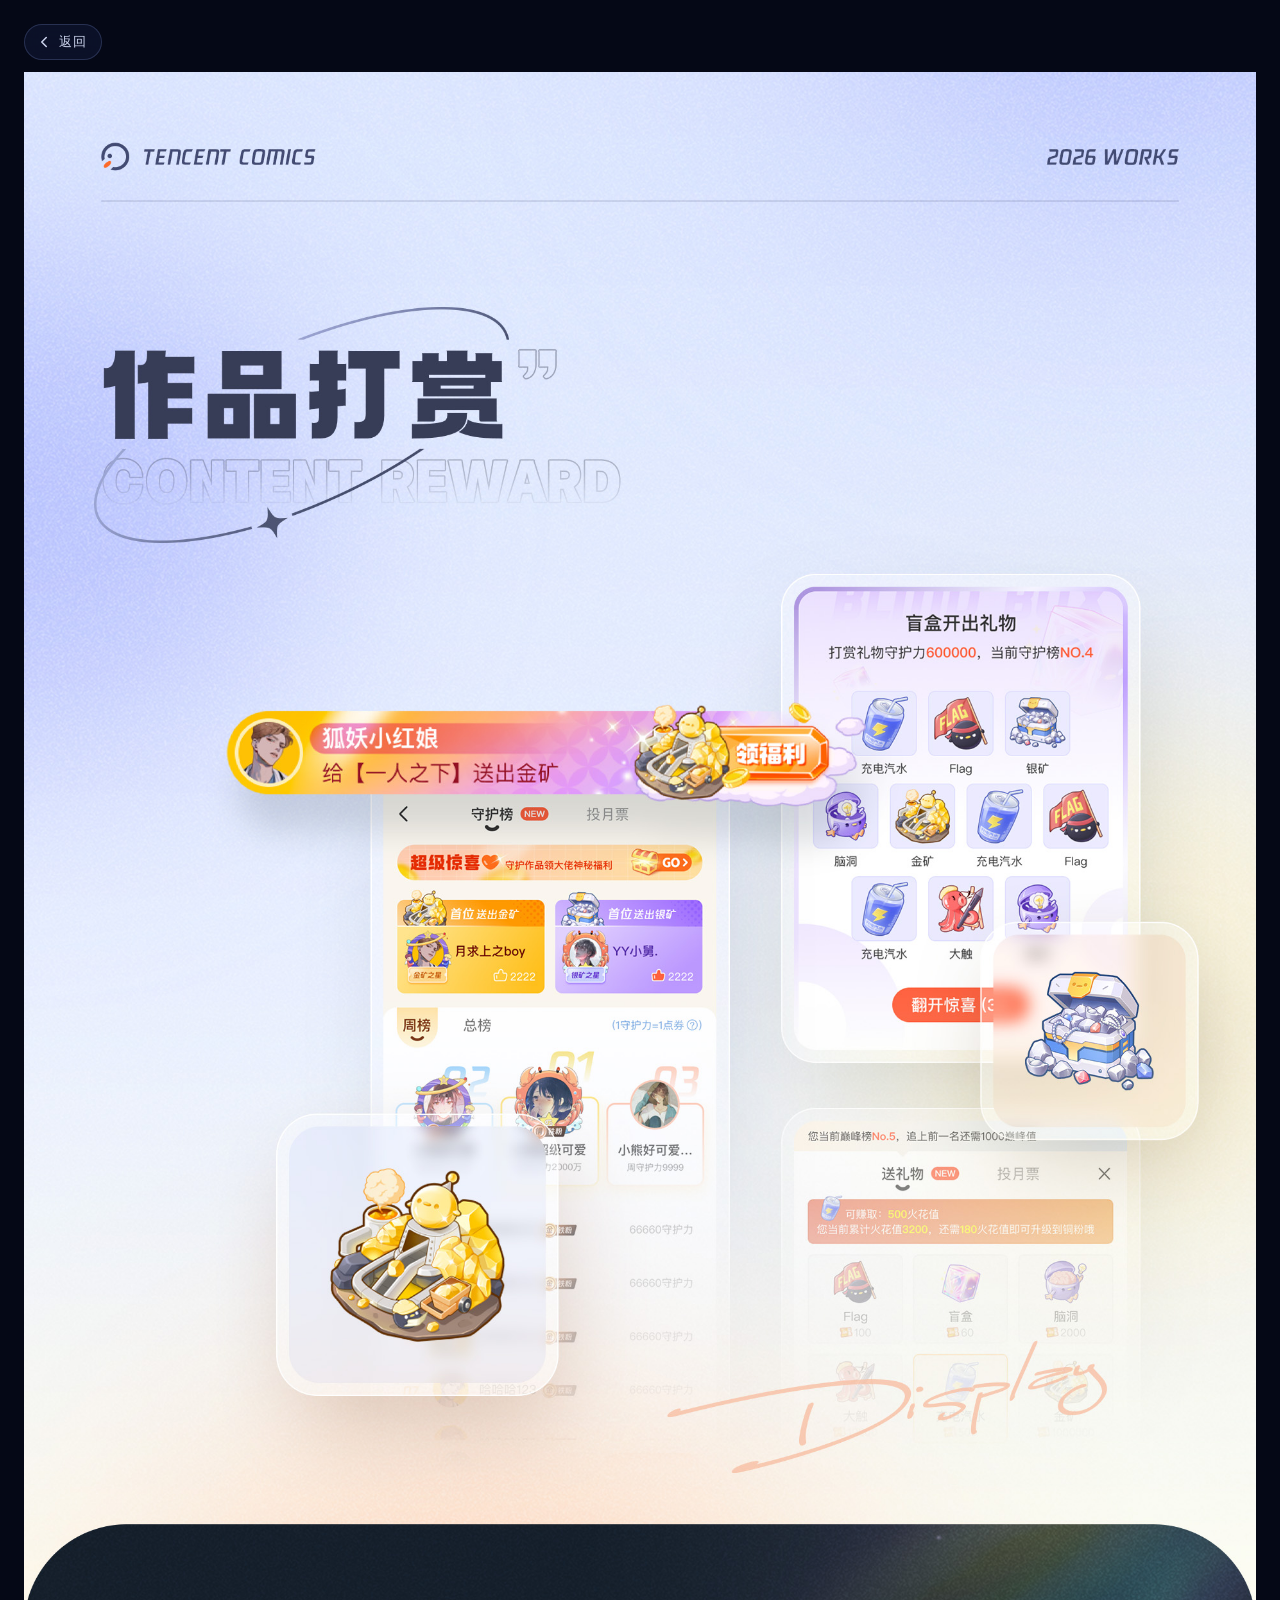
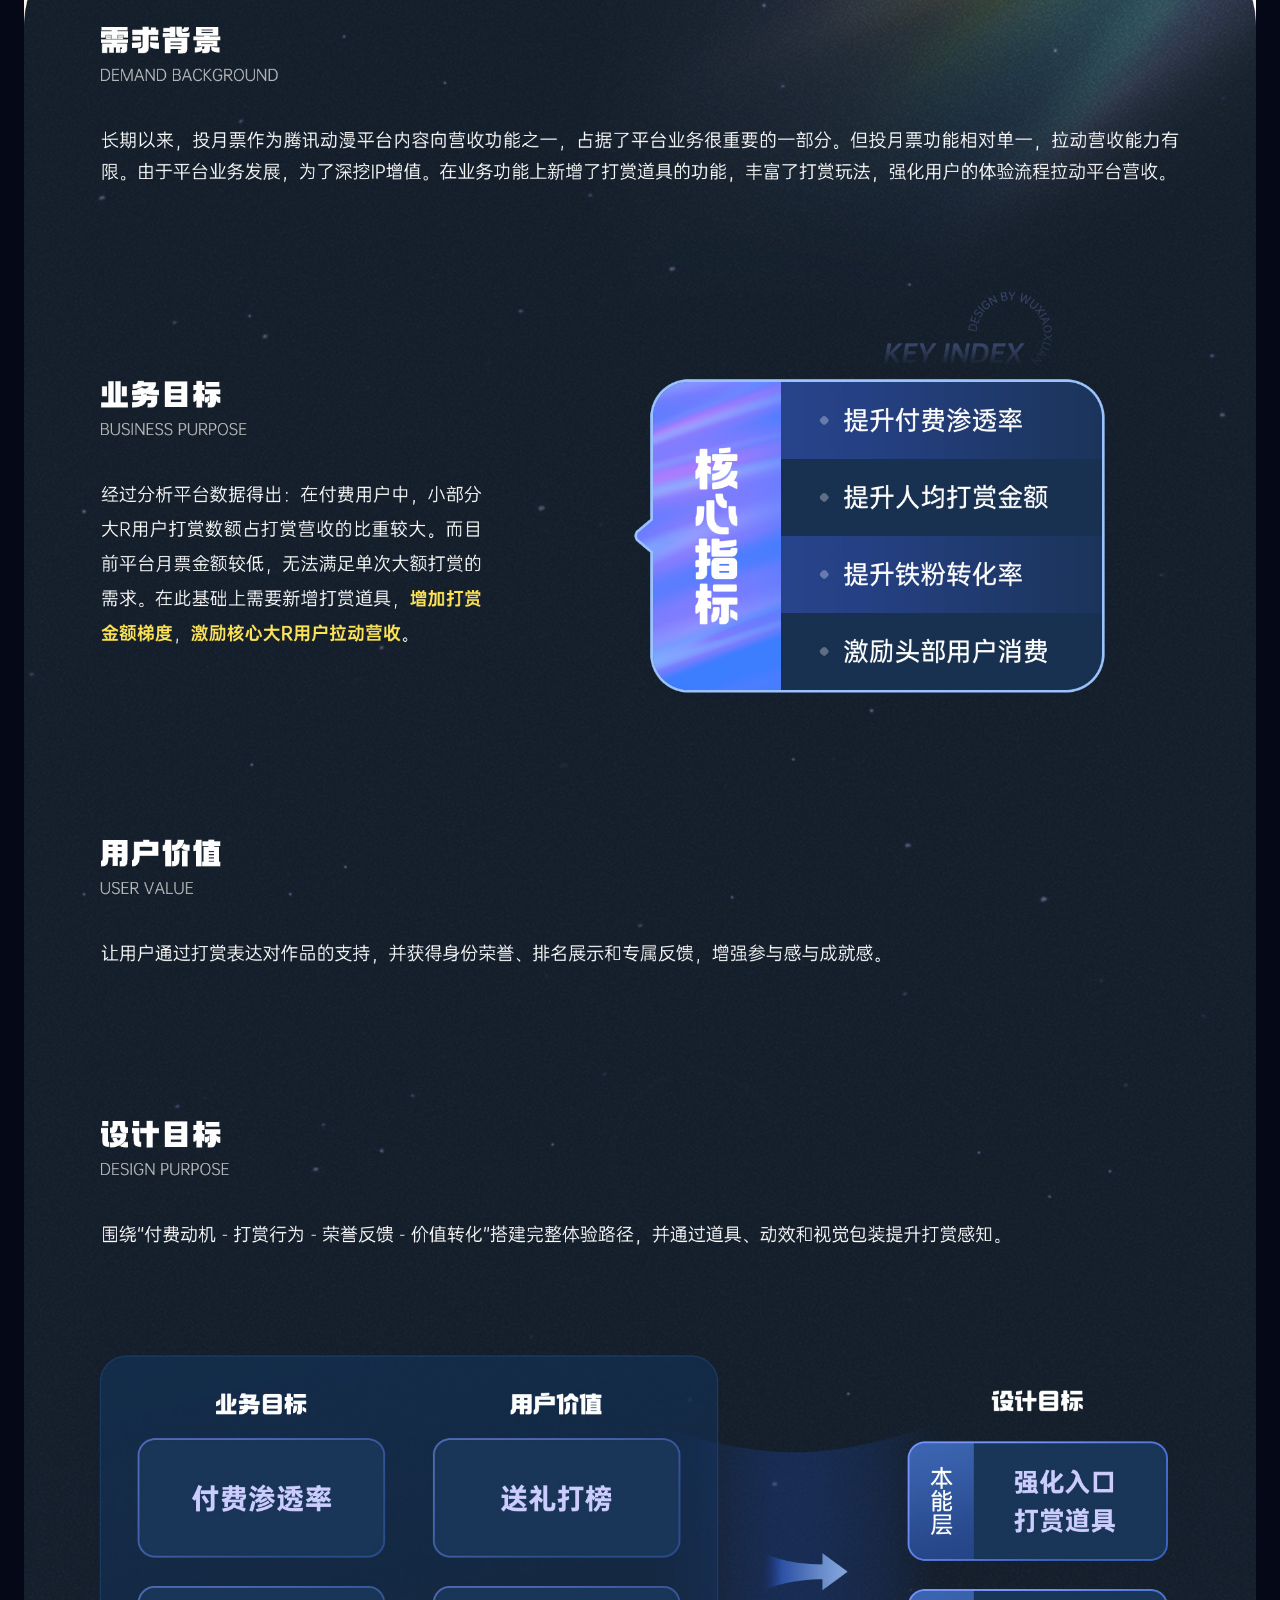
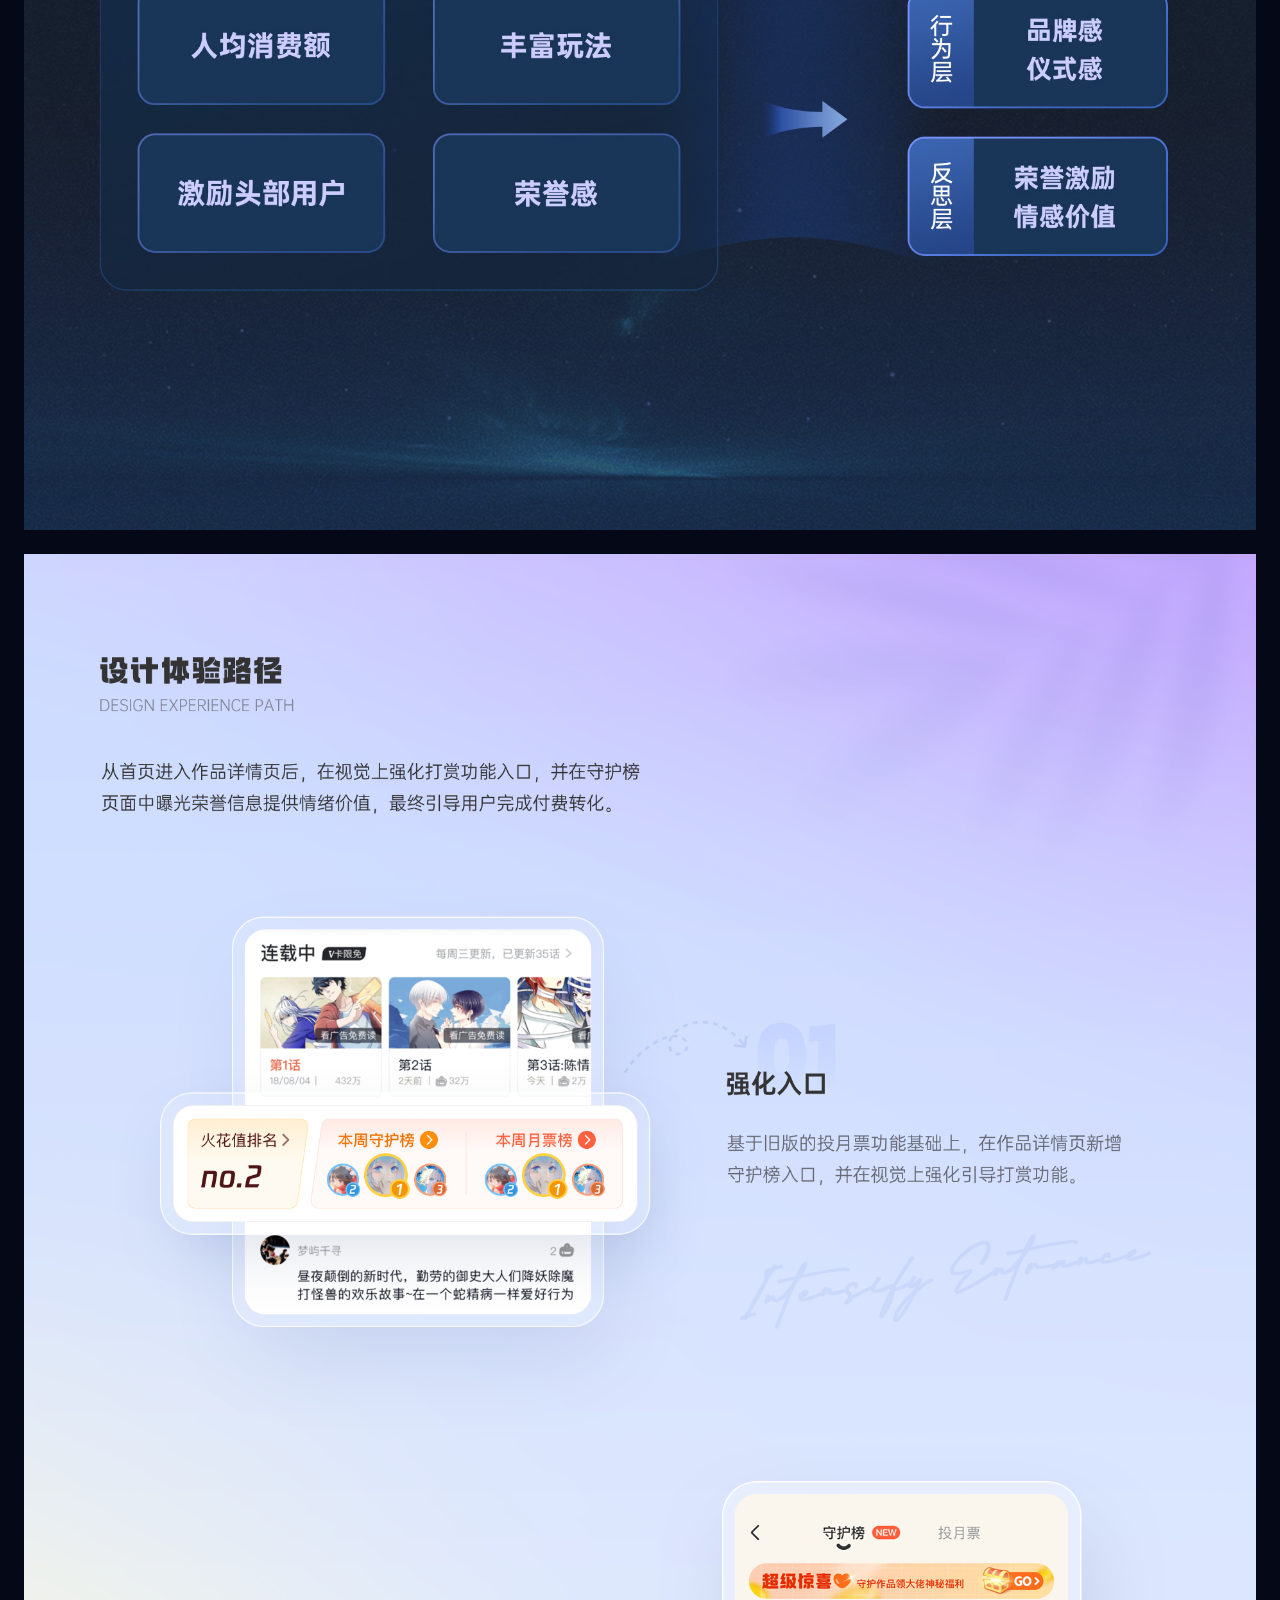
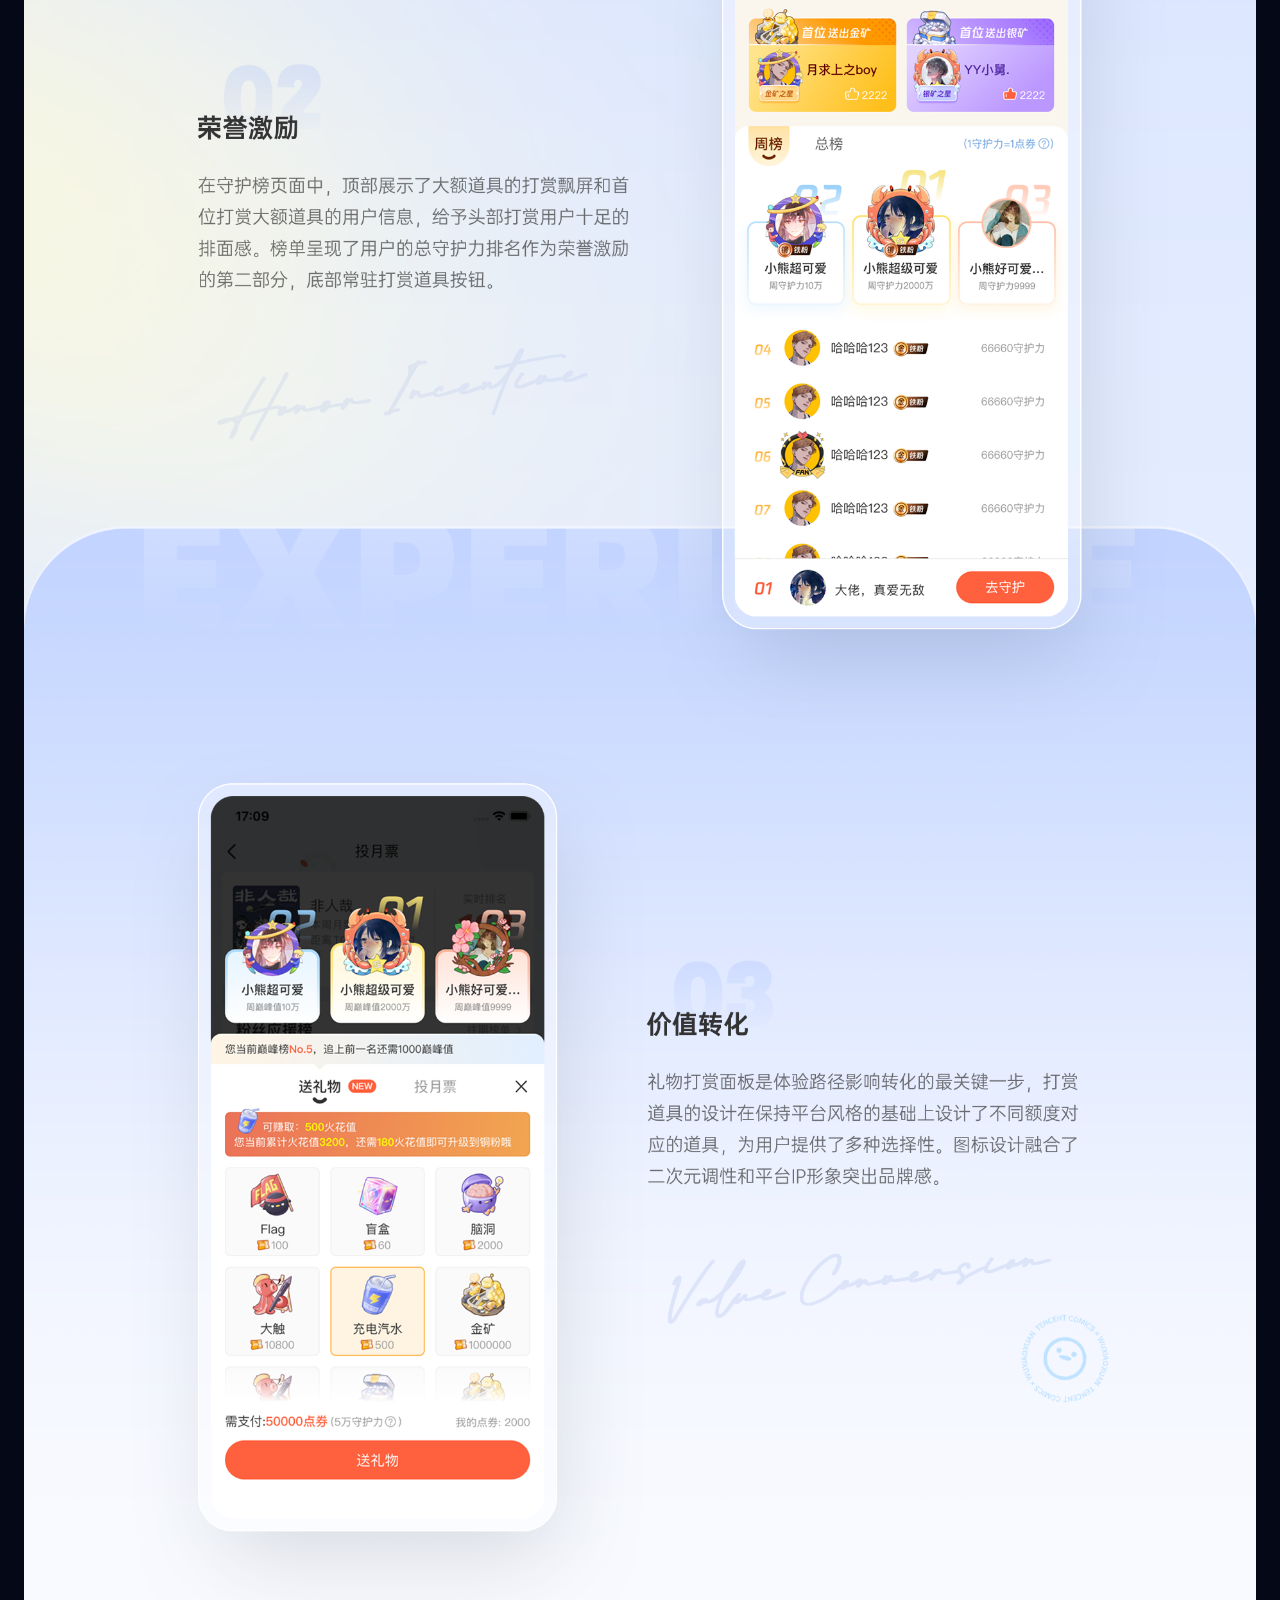
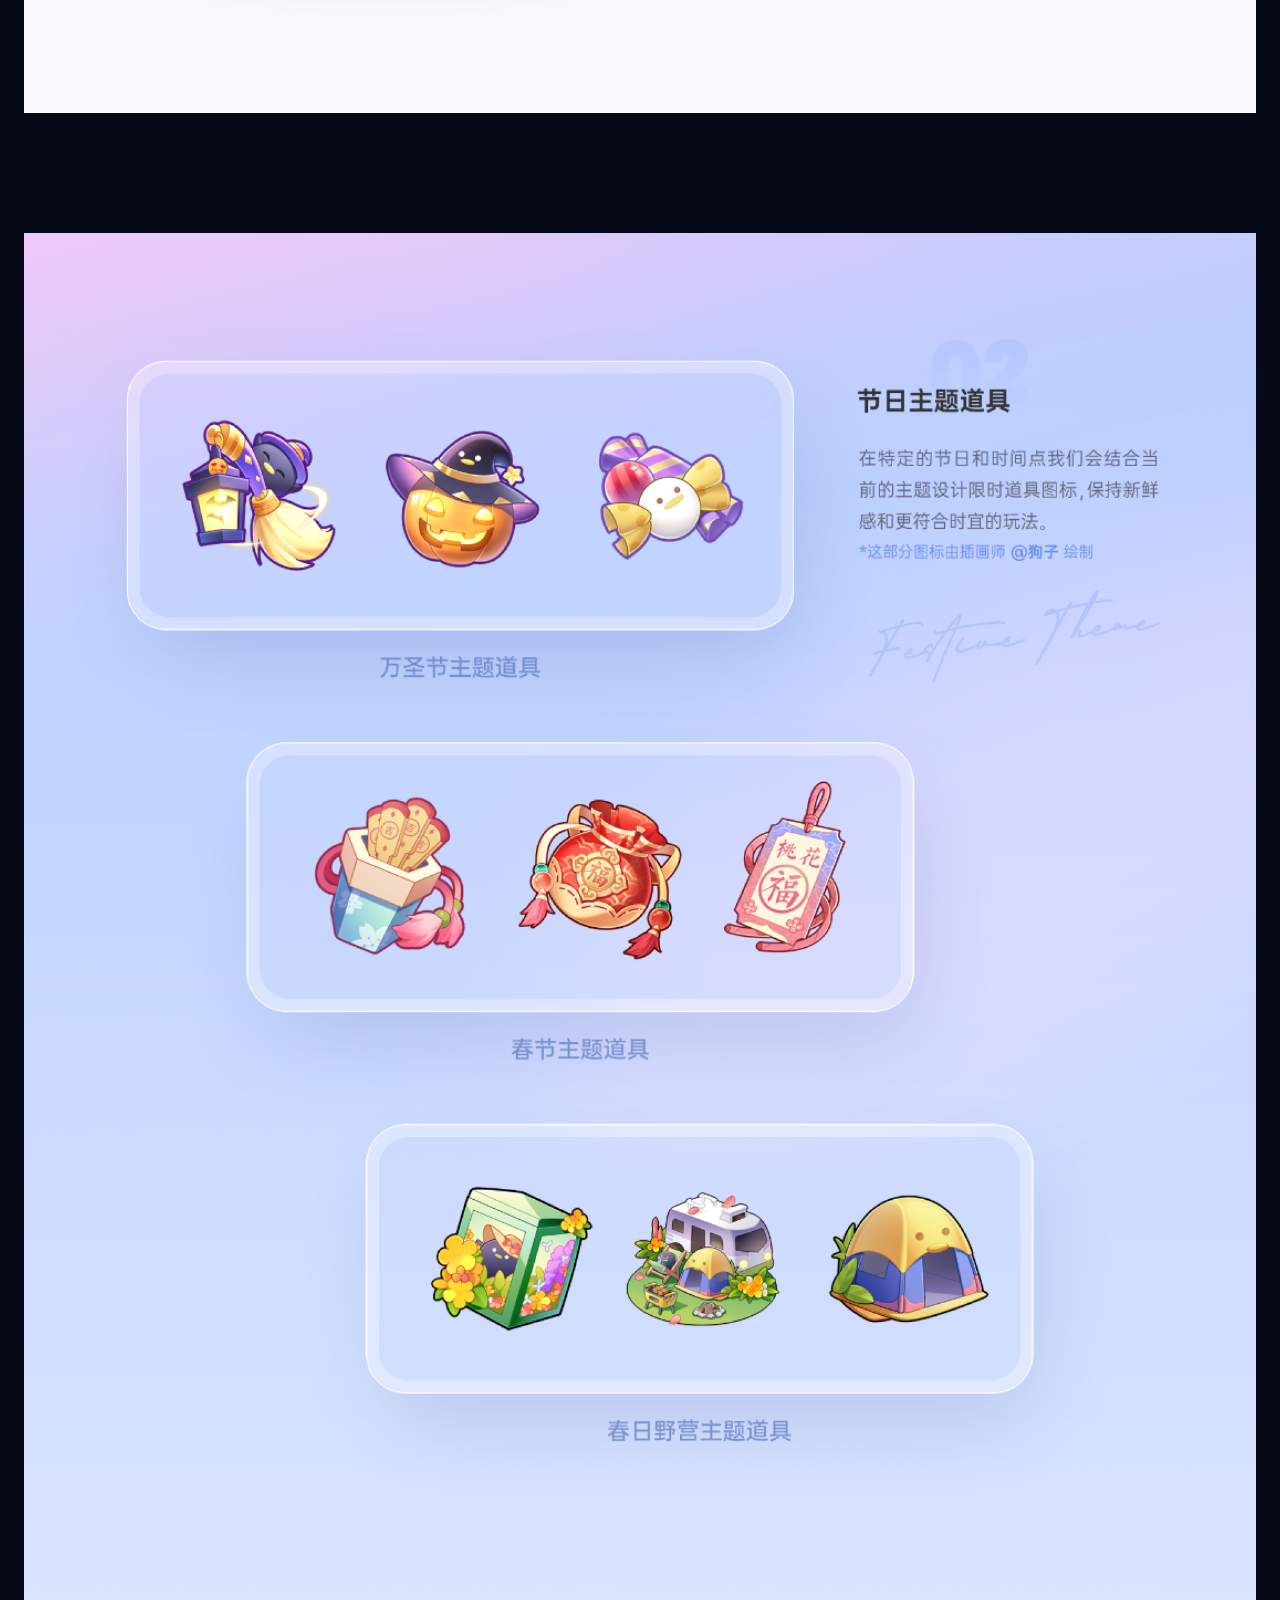
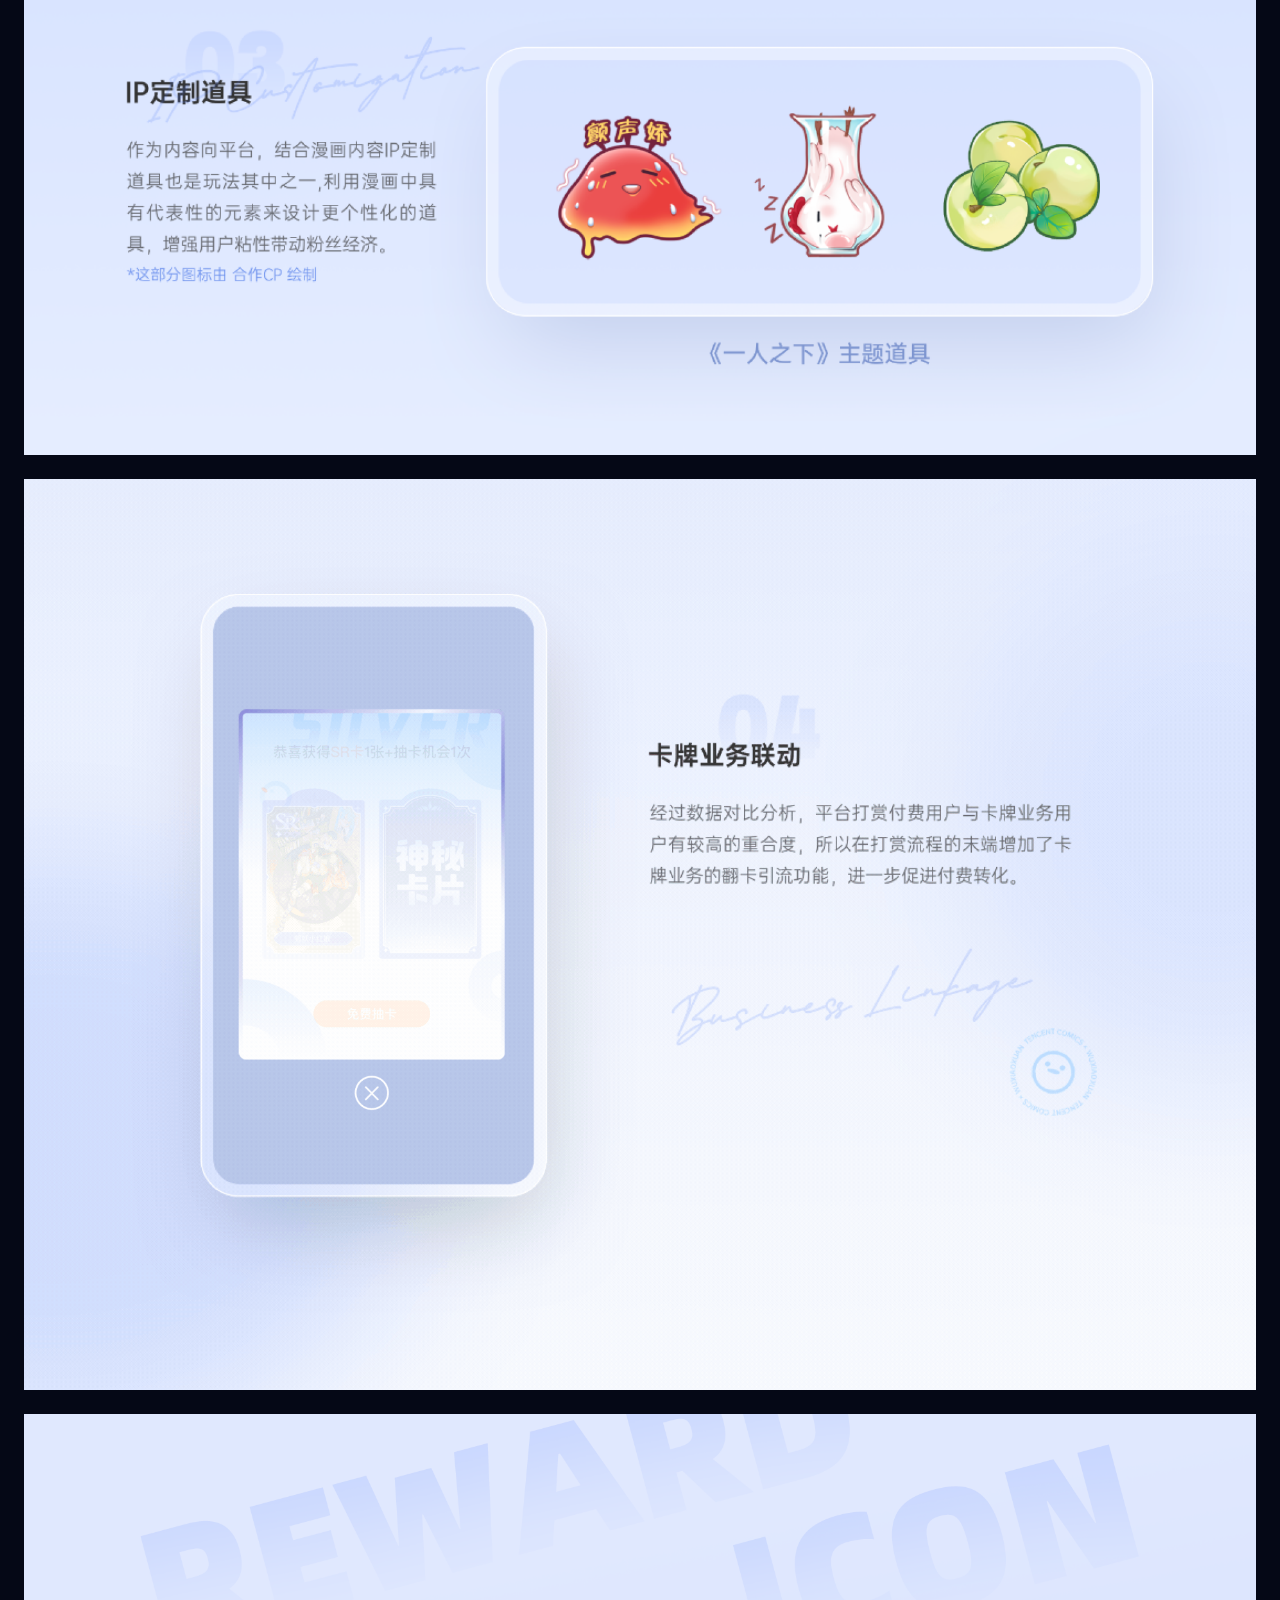
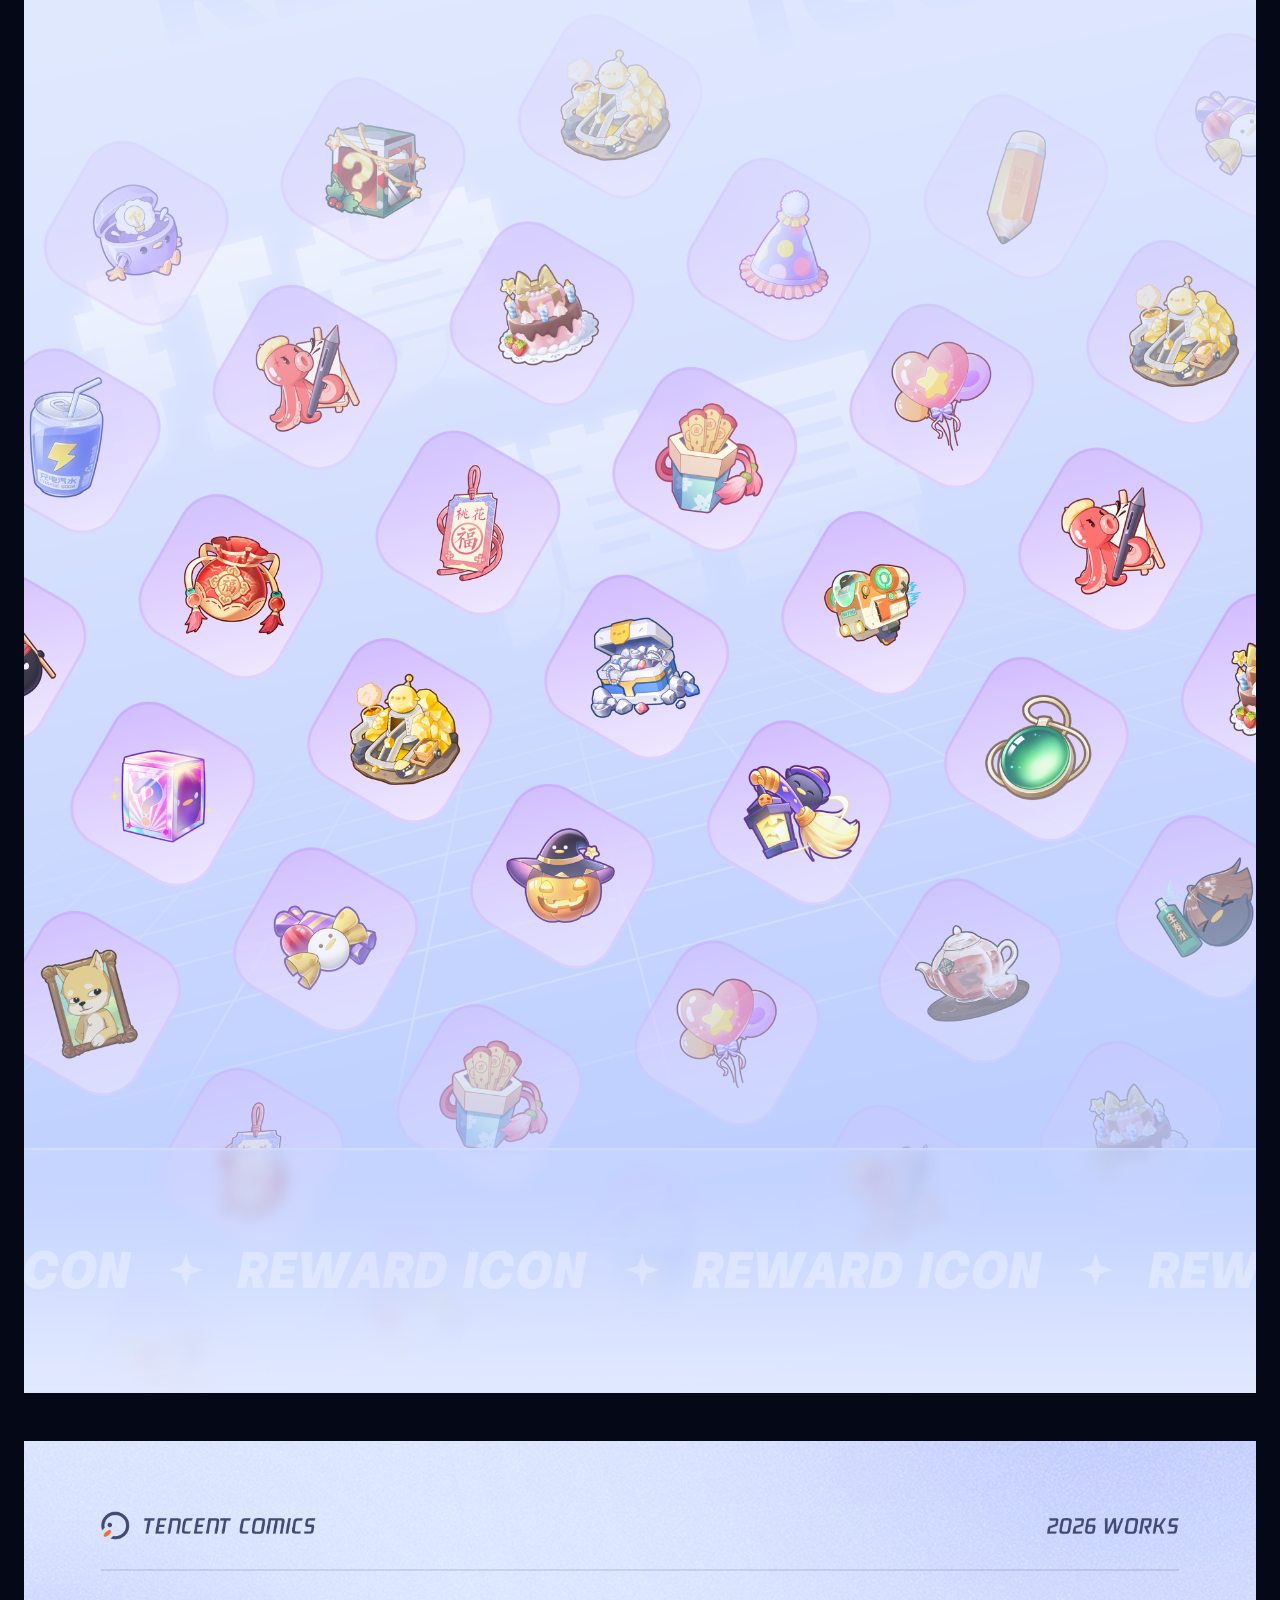
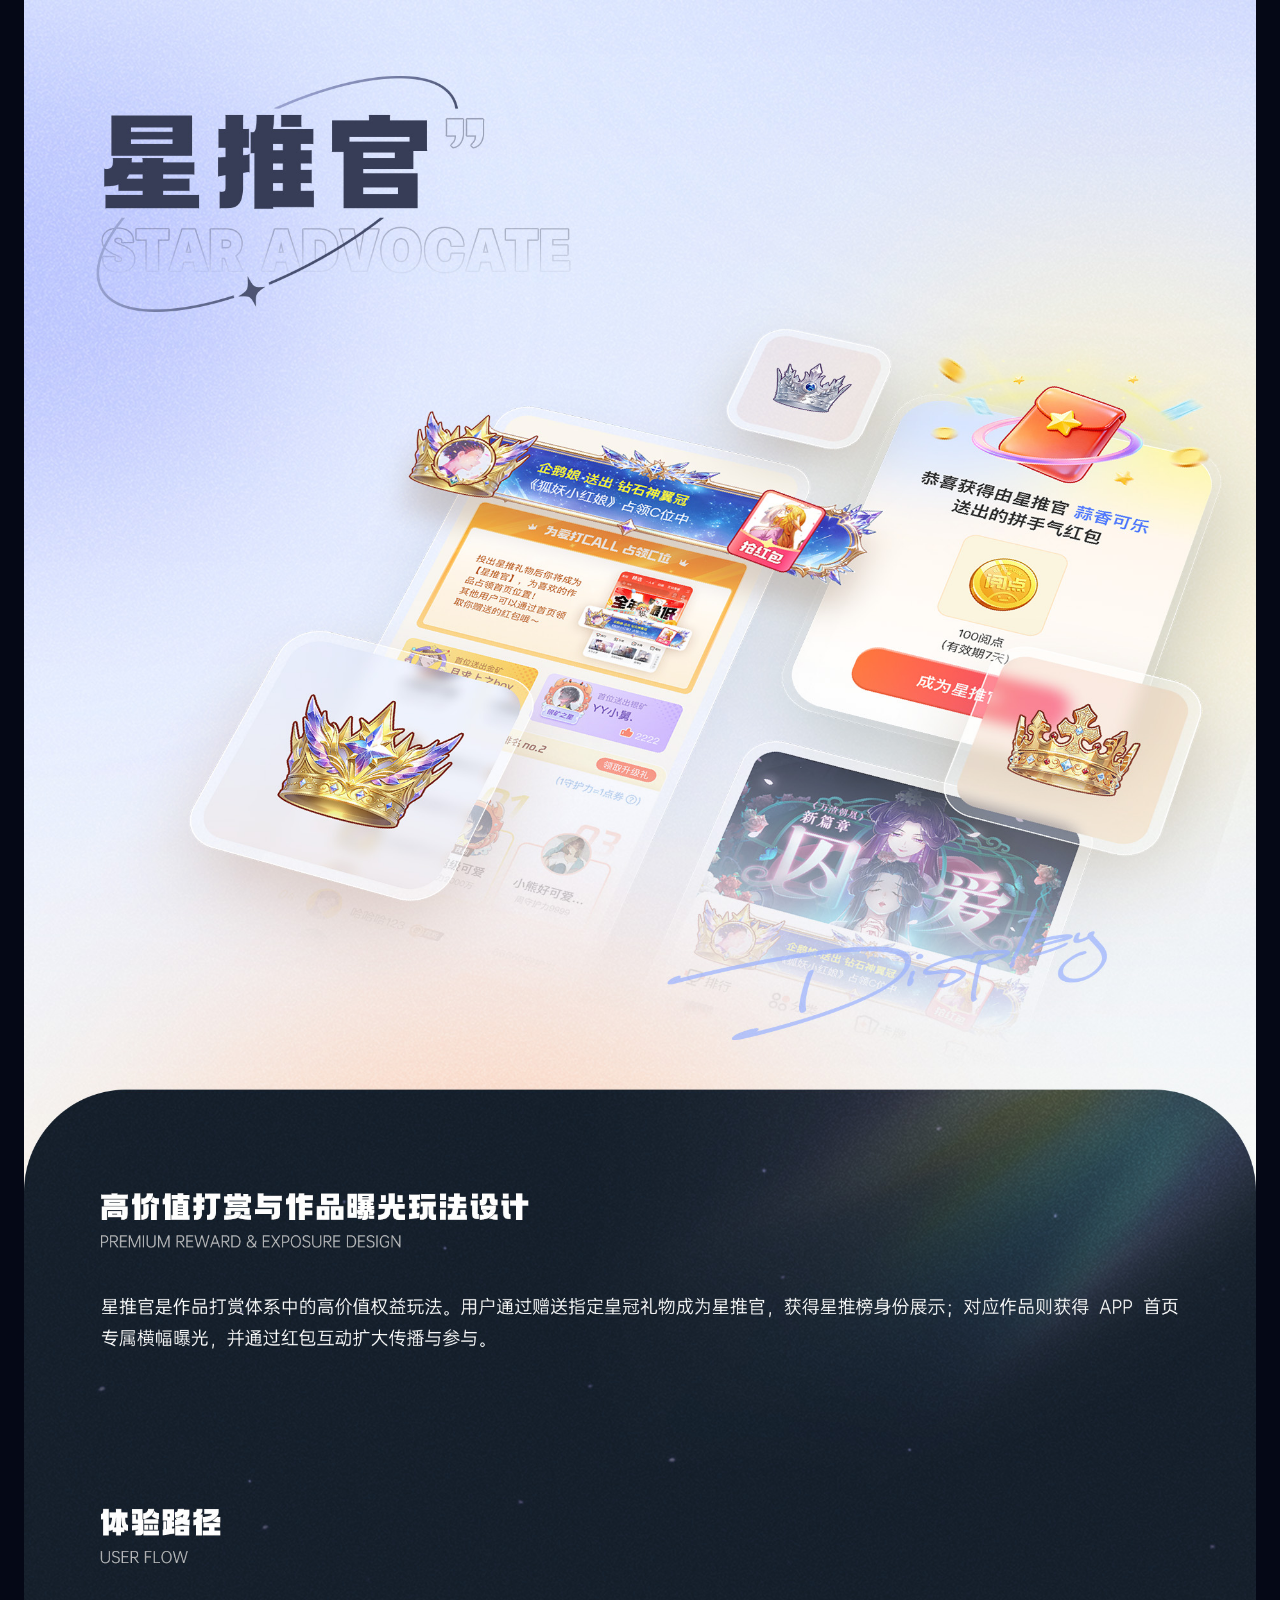
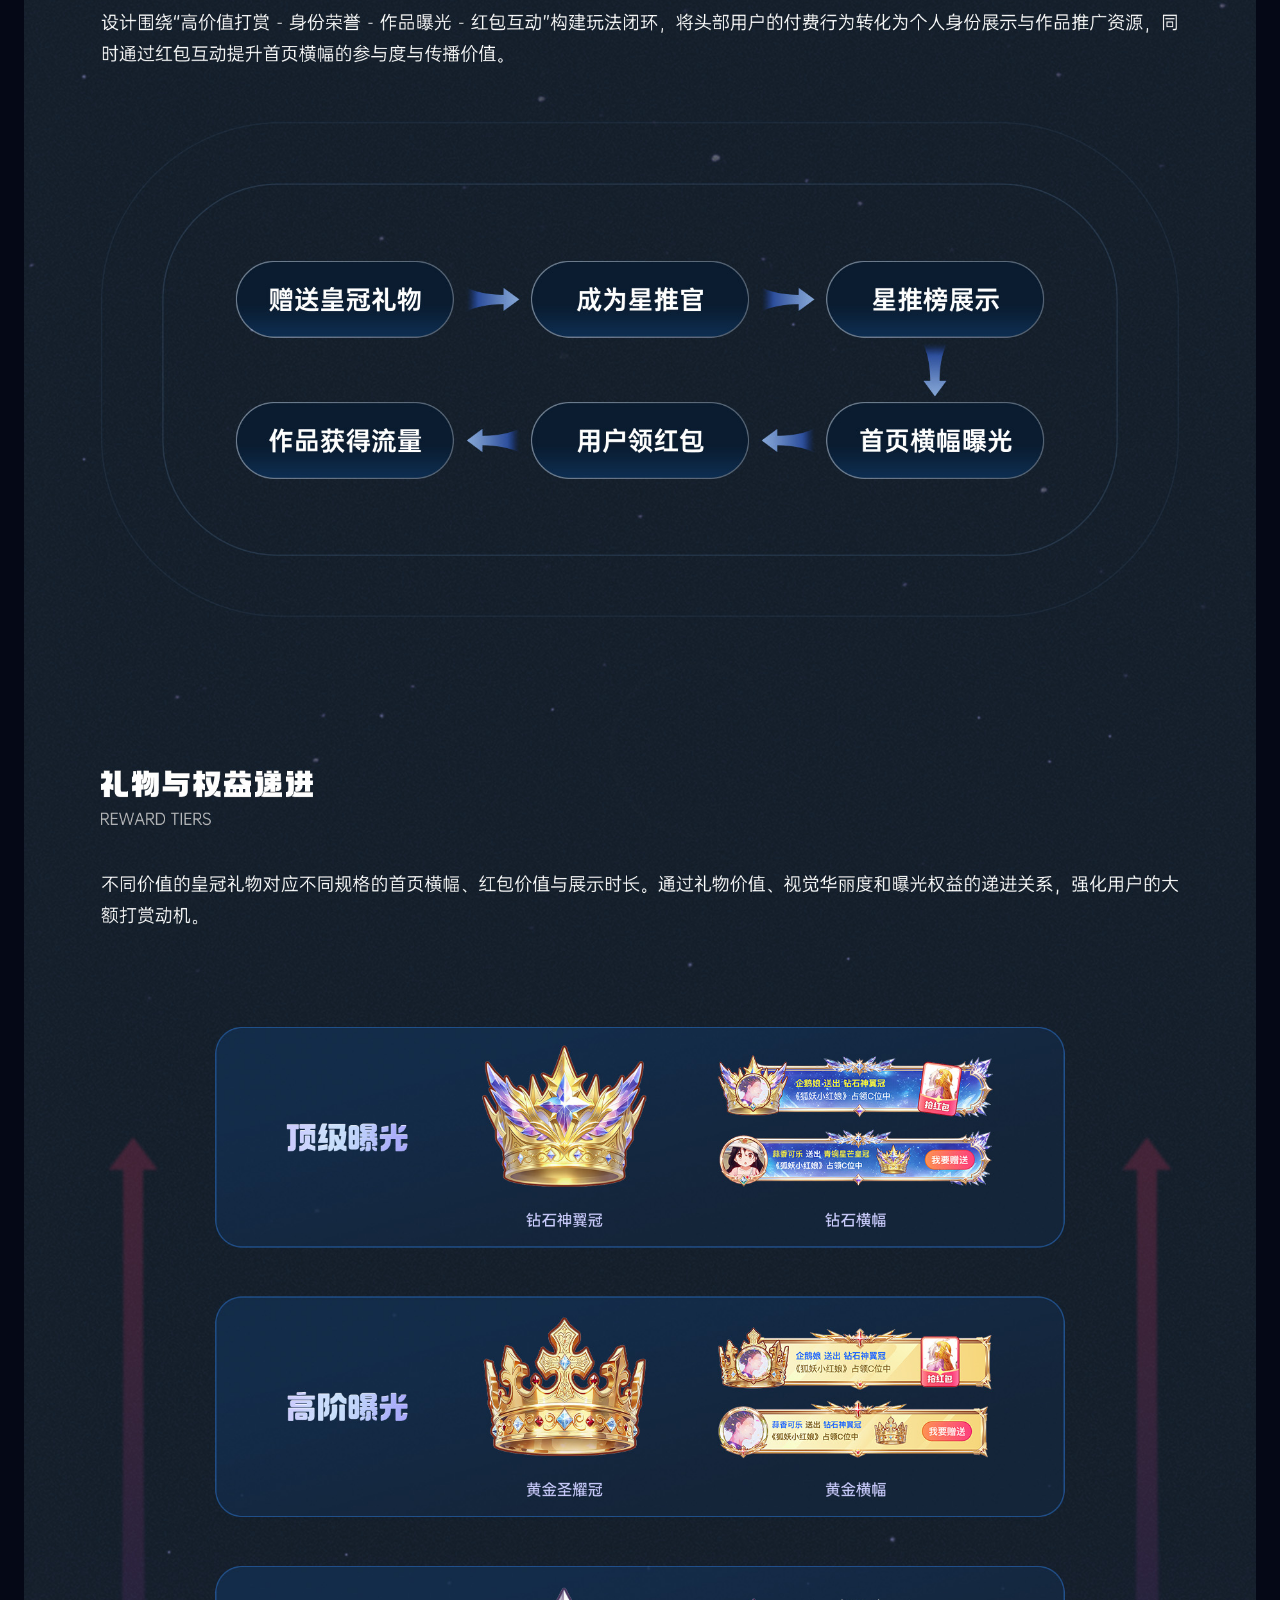
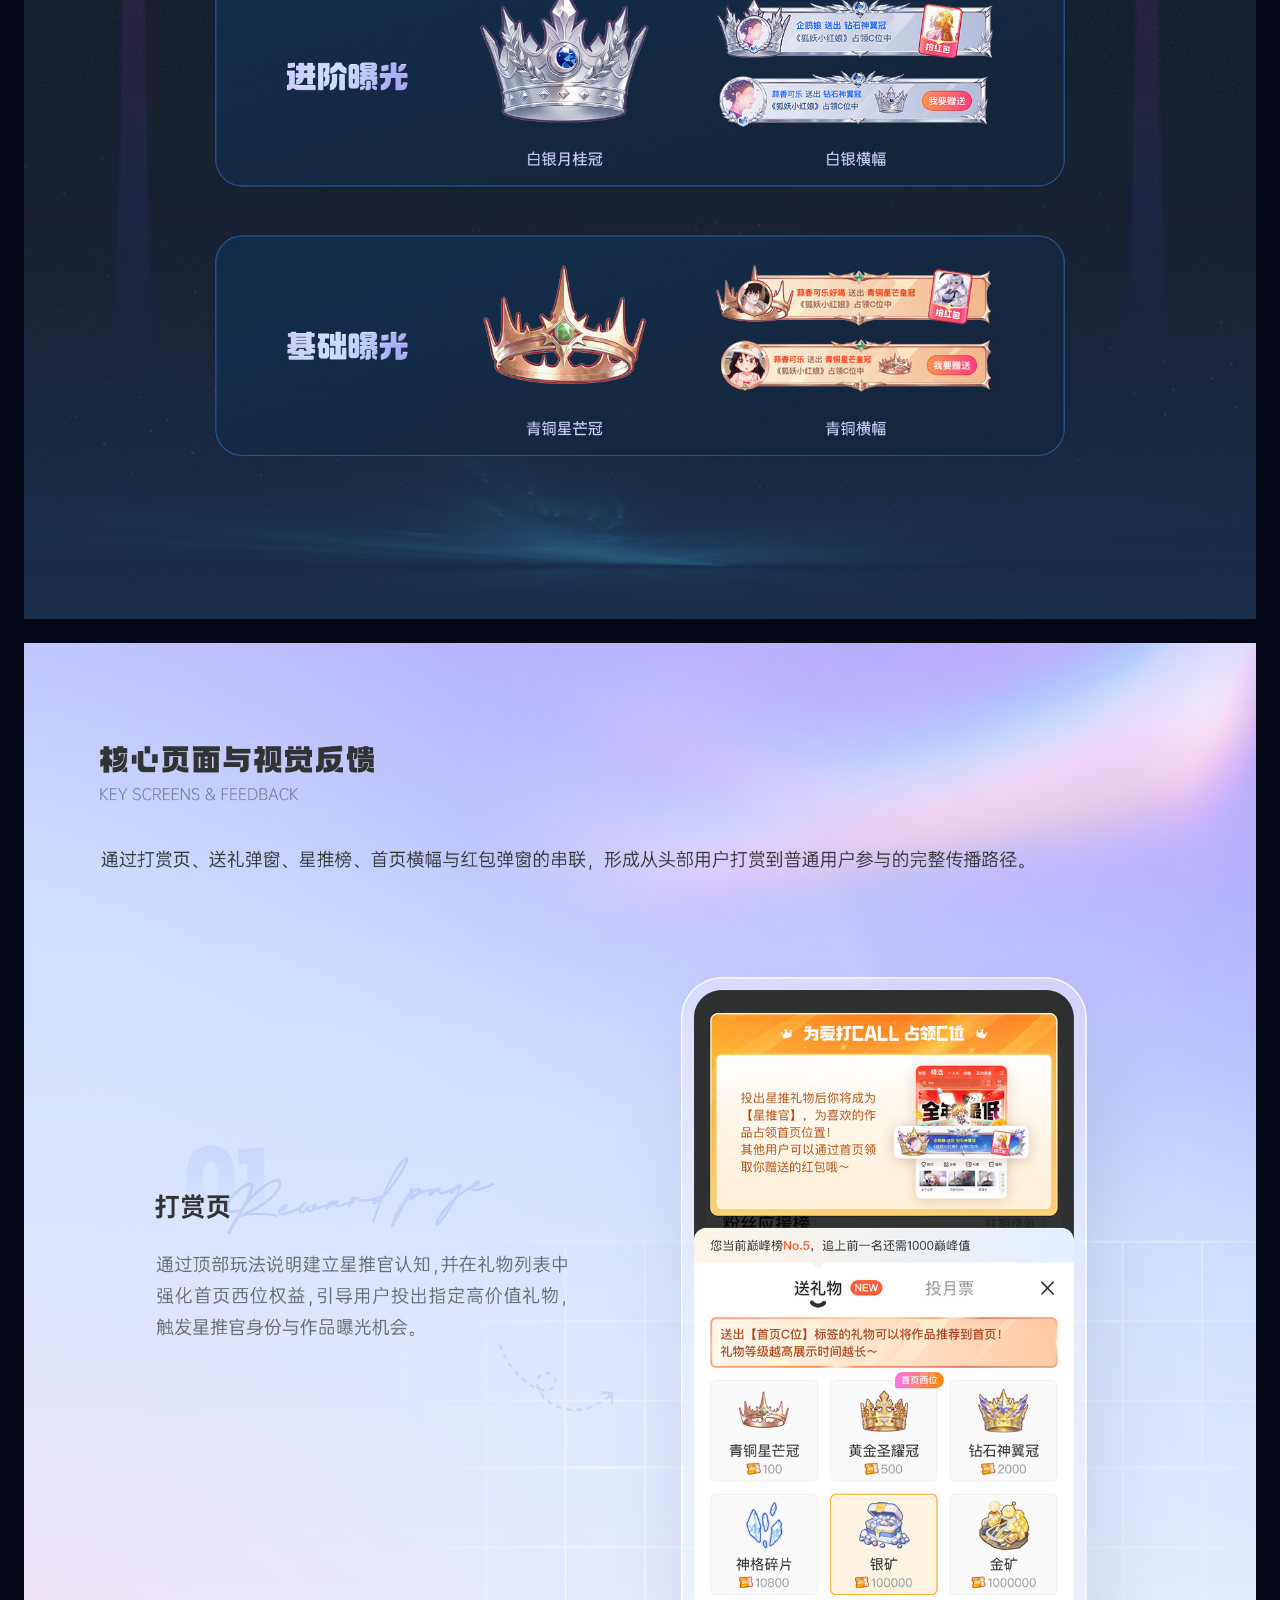
==== project-01.html @ 2d5ffeea "Initial commit: portfolio website" ====
<!DOCTYPE html>
<html lang="zh-CN"><head><meta charset="UTF-8"/><meta name="viewport" content="width=device-width,initial-scale=1.0"/><title>活动玩法设计 · 小炫</title>
<link rel="preconnect" href="https://fonts.googleapis.com"/><link rel="preconnect" href="https://fonts.gstatic.com" crossorigin/>
<link href="https://fonts.googleapis.com/css2?family=Inter:wght@400;500;600&display=swap" rel="stylesheet"/>
<link rel="stylesheet" href="project-detail.css"/></head><body>
<a href="./index.html" class="back-btn" aria-label="返回首页"><svg viewBox="0 0 24 24" width="18" height="18"><path d="M15 6l-6 6 6 6" fill="none" stroke="currentColor" stroke-width="2" stroke-linecap="round" stroke-linejoin="round"/></svg><span>返回</span></a>
<main class="image-stack" aria-label="活动玩法设计">
<img src="media/02/2-1.jpg" alt="" loading="lazy"/>
<img src="media/02/2-2.png" alt="" loading="lazy"/>
<img src="media/02/2-3.png" alt="" loading="lazy"/>
<img src="media/02/2-4.gif" alt="" loading="lazy"/>
<img src="media/02/2-5.gif" alt="" loading="lazy"/>
<img src="media/02/2-6.gif" alt="" loading="lazy"/>
<img src="media/02/2-7.png" alt="" loading="lazy"/>
<img src="media/02/2-8.gif" alt="" loading="lazy"/>
<img src="media/02/2-9.png" alt="" loading="lazy"/>
<img src="media/02/2-10.png" alt="" loading="lazy"/>
<img src="media/02/2-11.jpg" alt="" loading="lazy"/>
<img src="media/02/2-12.jpg" alt="" loading="lazy"/>
<img src="media/02/2-13.jpg" alt="" loading="lazy"/>
<img src="media/02/2-14.png" alt="" loading="lazy"/>
<img src="media/02/2-15.png" alt="" loading="lazy"/>
<img src="media/02/2-16.gif" alt="" loading="lazy"/>
<img src="media/02/2-17.png" alt="" loading="lazy"/>
<img src="media/02/2-18.gif" alt="" loading="lazy"/>
<img src="media/02/2-19.gif" alt="" loading="lazy"/>
<img src="media/02/2-20.gif" alt="" loading="lazy"/>
<img src="media/02/2-21.gif" alt="" loading="lazy"/>
<img src="media/02/2-22.png" alt="" loading="lazy"/>
<img src="media/02/2-23.png" alt="" loading="lazy"/>
</main>
<script>document.querySelectorAll(".detail-video").forEach(function(v){v.addEventListener("click",function(){if(v.paused){v.play();v.nextElementSibling.classList.add("is-hidden")}else{v.pause();v.nextElementSibling.classList.remove("is-hidden")}});v.addEventListener("ended",function(){v.nextElementSibling.classList.remove("is-hidden")});v.nextElementSibling.addEventListener("click",function(e){e.stopPropagation();v.play();this.classList.add("is-hidden")})});</script>
</body></html>
---- project-detail.css ----
/* ==========================================================================
   项目详情页
   - 左上角返回按钮
   - 图片 / 视频垂直堆叠（不拉伸，保持原始比例）
   - 视频点击播放
   ========================================================================== */

:root {
  --bg-page:  #050816;
  --font-en:  "Inter", "Helvetica Neue", system-ui, sans-serif;
  --ease-out: cubic-bezier(0.22, 1, 0.36, 1);
}

*,
*::before,
*::after { box-sizing: border-box; }

html, body {
  margin: 0;
  padding: 0;
  background: var(--bg-page);
}

body {
  font-family: var(--font-en);
  color: #f1f4ff;
  -webkit-font-smoothing: antialiased;
  -moz-osx-font-smoothing: grayscale;
}

a { color: inherit; text-decoration: none; }

/* ---------- 左上角返回按钮 ---------- */
.back-btn {
  position: fixed;
  top: 24px;
  left: 24px;
  z-index: 100;
  display: inline-flex;
  align-items: center;
  gap: 6px;
  padding: 8px 14px 8px 10px;
  background: rgba(15, 22, 48, 0.72);
  backdrop-filter: blur(10px);
  -webkit-backdrop-filter: blur(10px);
  border: 1px solid rgba(140, 165, 230, 0.22);
  border-radius: 999px;
  font-size: 13px;
  letter-spacing: 0.06em;
  color: #cdd5ee;
  transition: all 0.35s var(--ease-out);
}

.back-btn:hover {
  background: rgba(28, 38, 78, 0.85);
  border-color: rgba(160, 185, 245, 0.45);
  color: #fff;
  transform: translateX(-2px);
}

/* ---------- 图片 / 视频堆叠 ---------- */
.image-stack {
  display: flex;
  flex-direction: column;
  align-items: center;
  width: 100%;
  padding: 72px 24px 80px;
}

/* 图片：保持原尺寸，不缩放不拉伸 */
.image-stack img {
  display: block;
  max-width: min(1440px, calc(100vw - 48px));
  width: auto;
  height: auto;
  margin: 0 auto;
}

.image-stack img + img,
.image-stack img + .media-video-item,
.image-stack .media-video-item + img,
.image-stack .media-video-item + .media-video-item {
  margin-top: 24px;
}

/* ---------- 视频 ---------- */
.media-video-item {
  position: relative;
  max-width: min(1440px, calc(100vw - 48px));
  width: 100%;
  cursor: pointer;
}

.detail-video {
  display: block;
  width: 100%;
  height: auto;
  border-radius: 4px;
}

/* 播放按钮：居中覆盖在视频上 */
.play-overlay {
  position: absolute;
  inset: 0;
  display: flex;
  align-items: center;
  justify-content: center;
  background: transparent;
  border: none;
  cursor: pointer;
  outline: none;
  transition: opacity 0.3s var(--ease-out);
}

.play-overlay:hover svg circle {
  fill: rgba(0,0,0,0.75);
}

.play-overlay svg {
  filter: drop-shadow(0 2px 8px rgba(0,0,0,0.4));
  pointer-events: none;
}

.play-overlay.is-hidden {
  opacity: 0;
  pointer-events: none;
}

/* ---------- 响应式 ---------- */
@media (max-width: 768px) {
  .back-btn {
    top: 14px;
    left: 14px;
    padding: 7px 12px 7px 9px;
    font-size: 12px;
  }
  .image-stack {
    padding: 56px 12px 60px;
  }
  .image-stack img {
    max-width: calc(100vw - 24px);
  }
  .media-video-item {
    max-width: calc(100vw - 24px);
  }
  .image-stack img + img,
  .image-stack img + .media-video-item,
  .image-stack .media-video-item + img,
  .image-stack .media-video-item + .media-video-item {
    margin-top: 14px;
  }
}
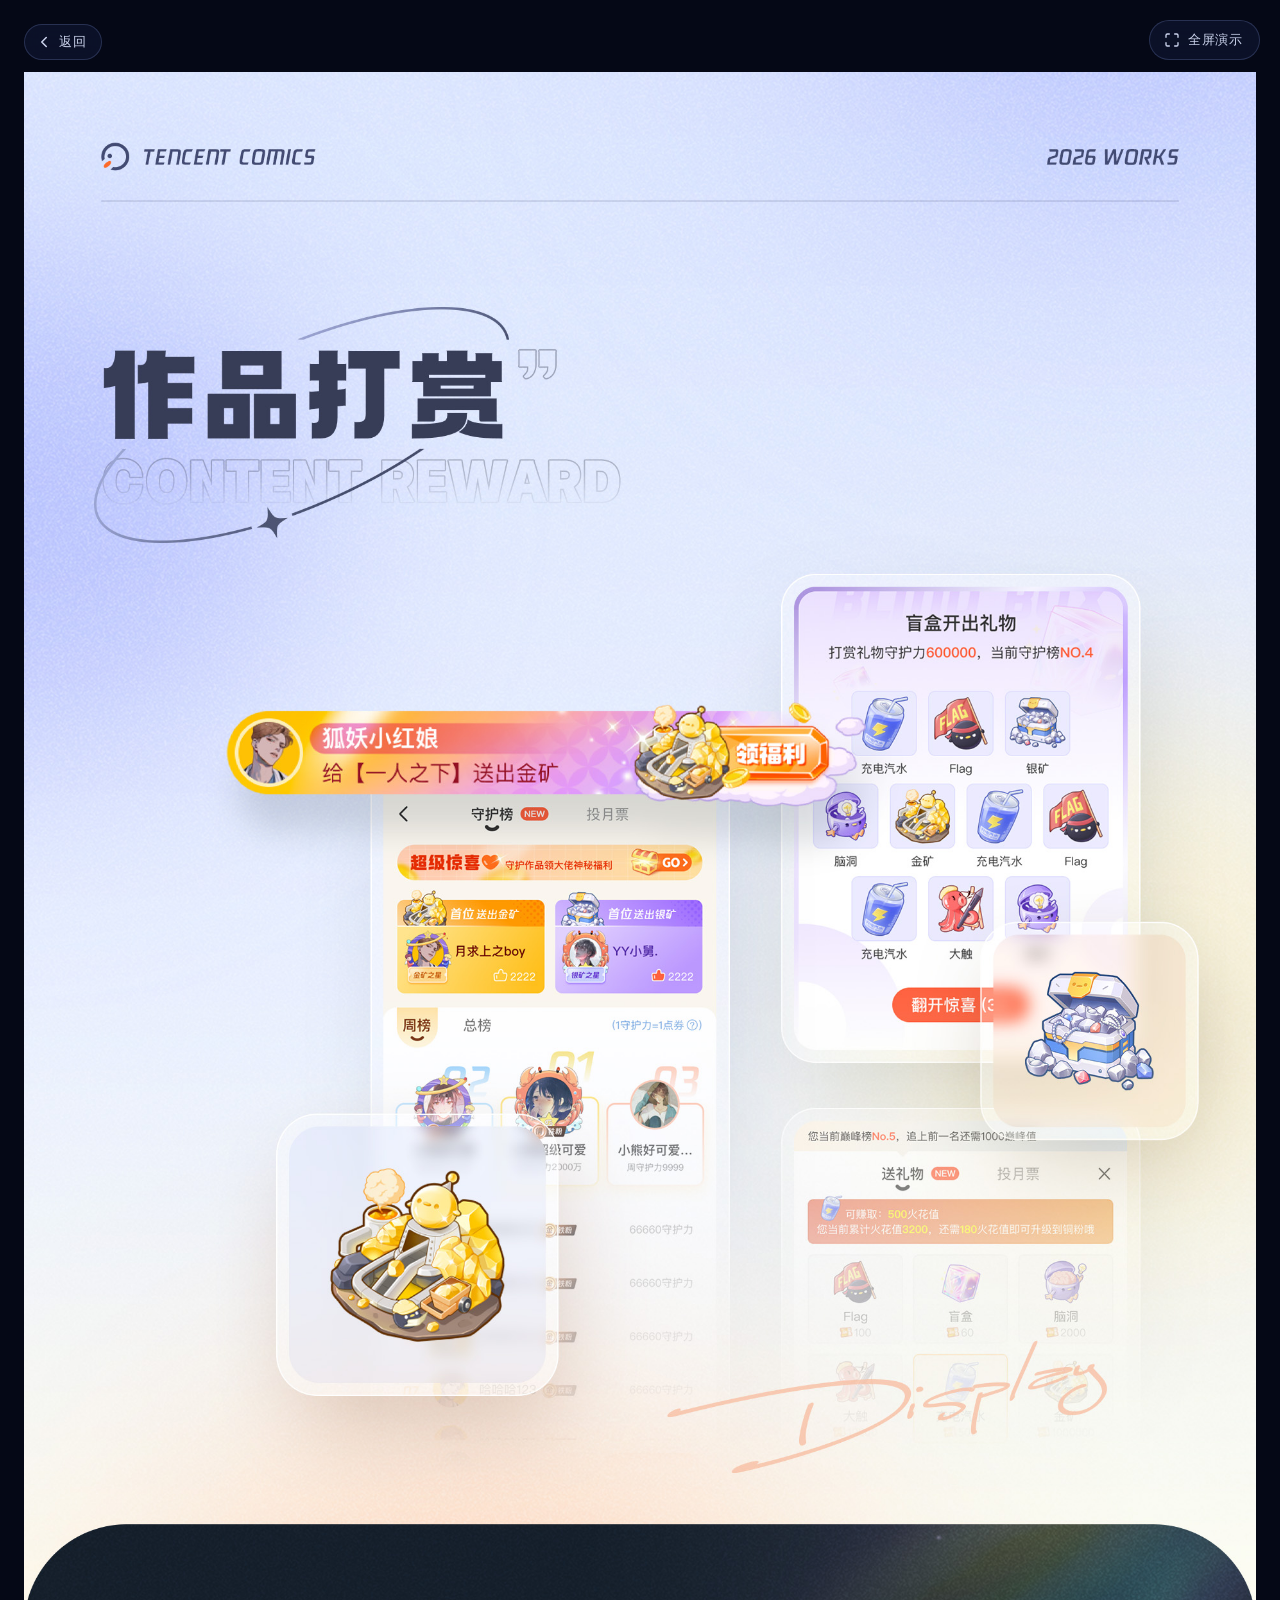
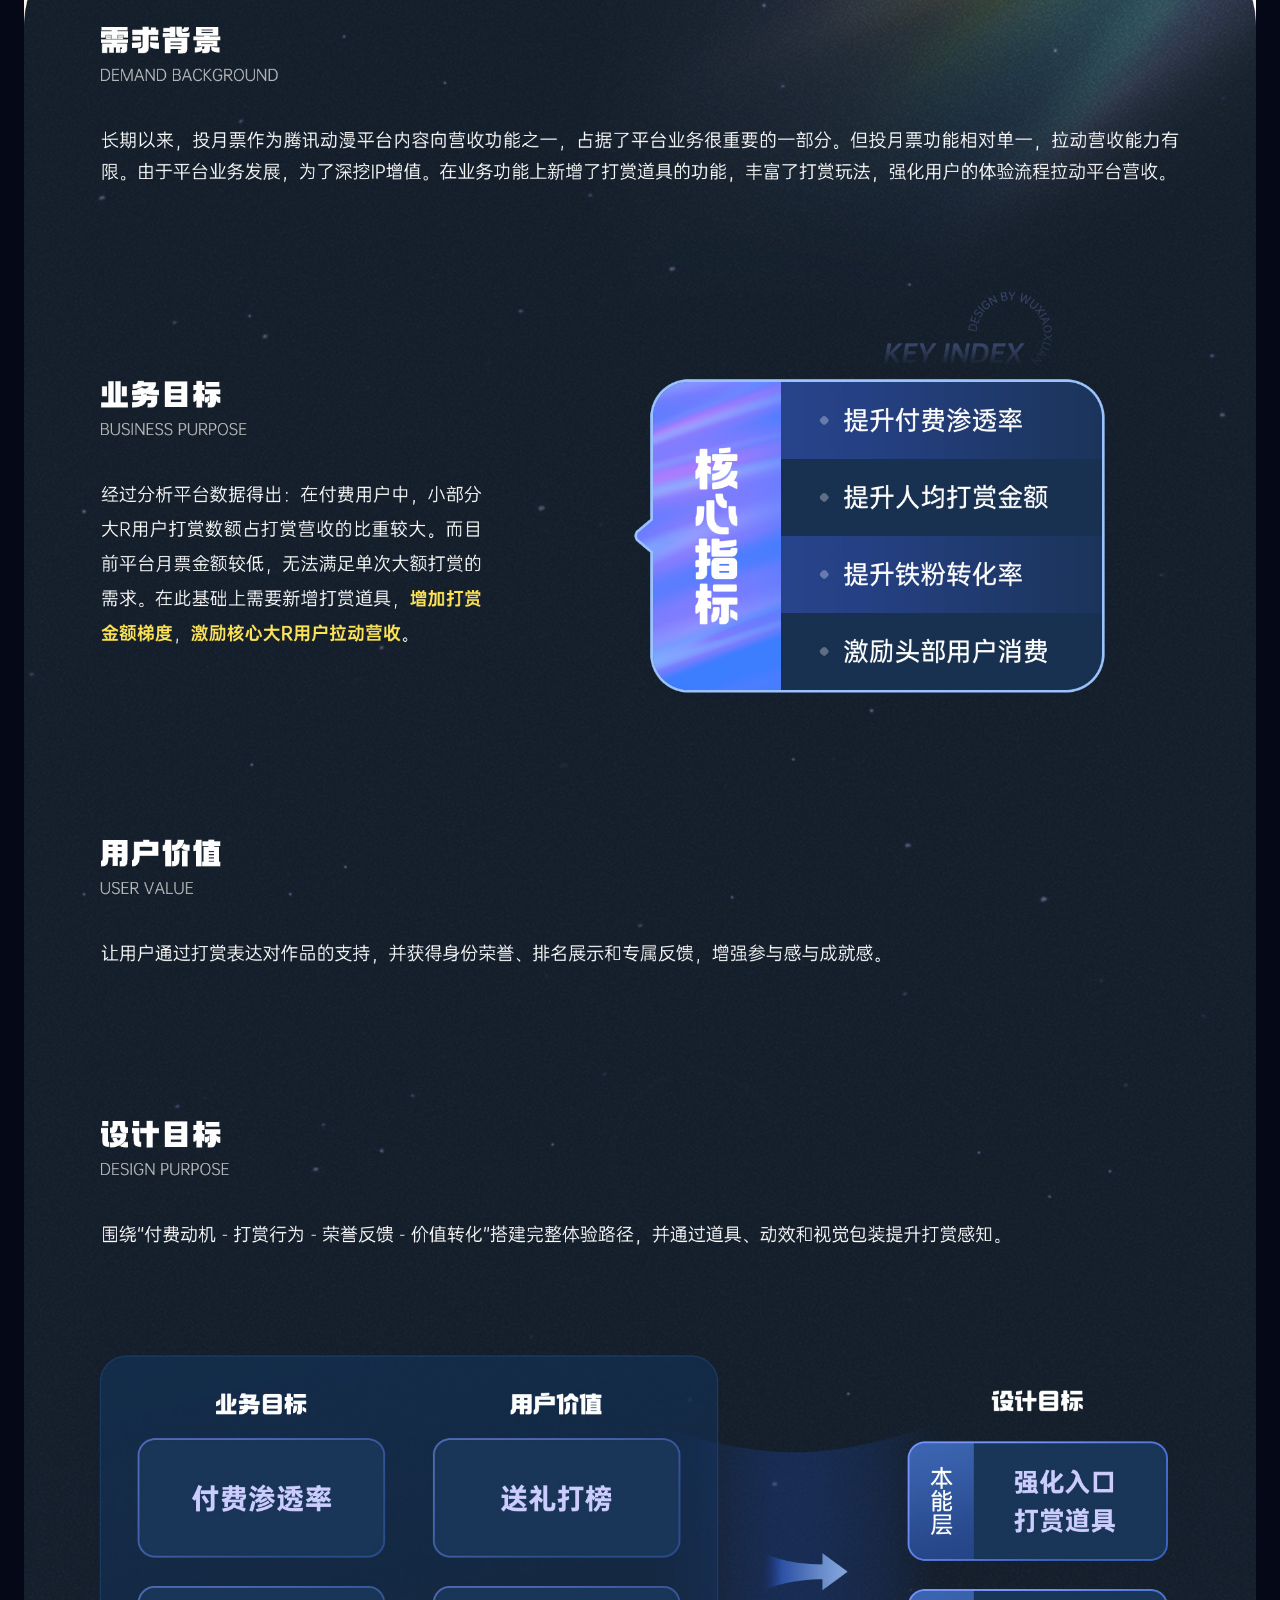
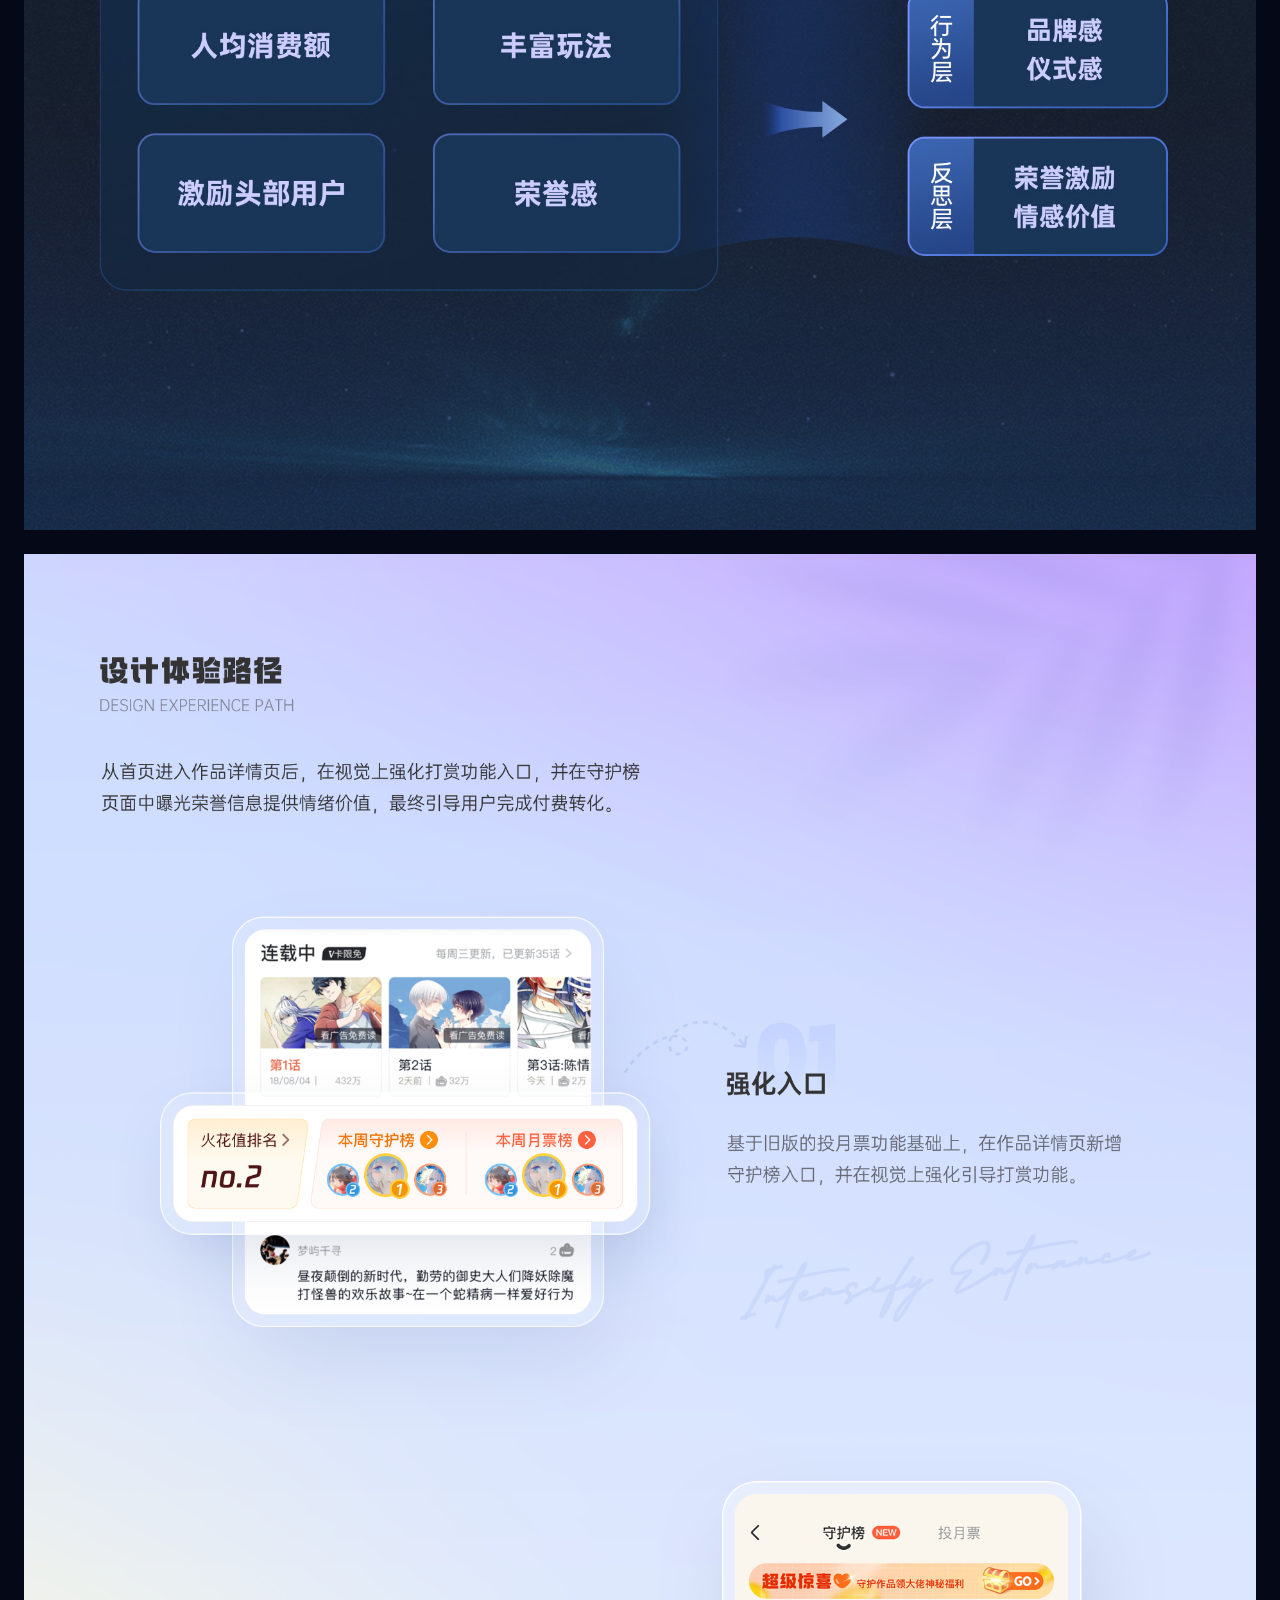
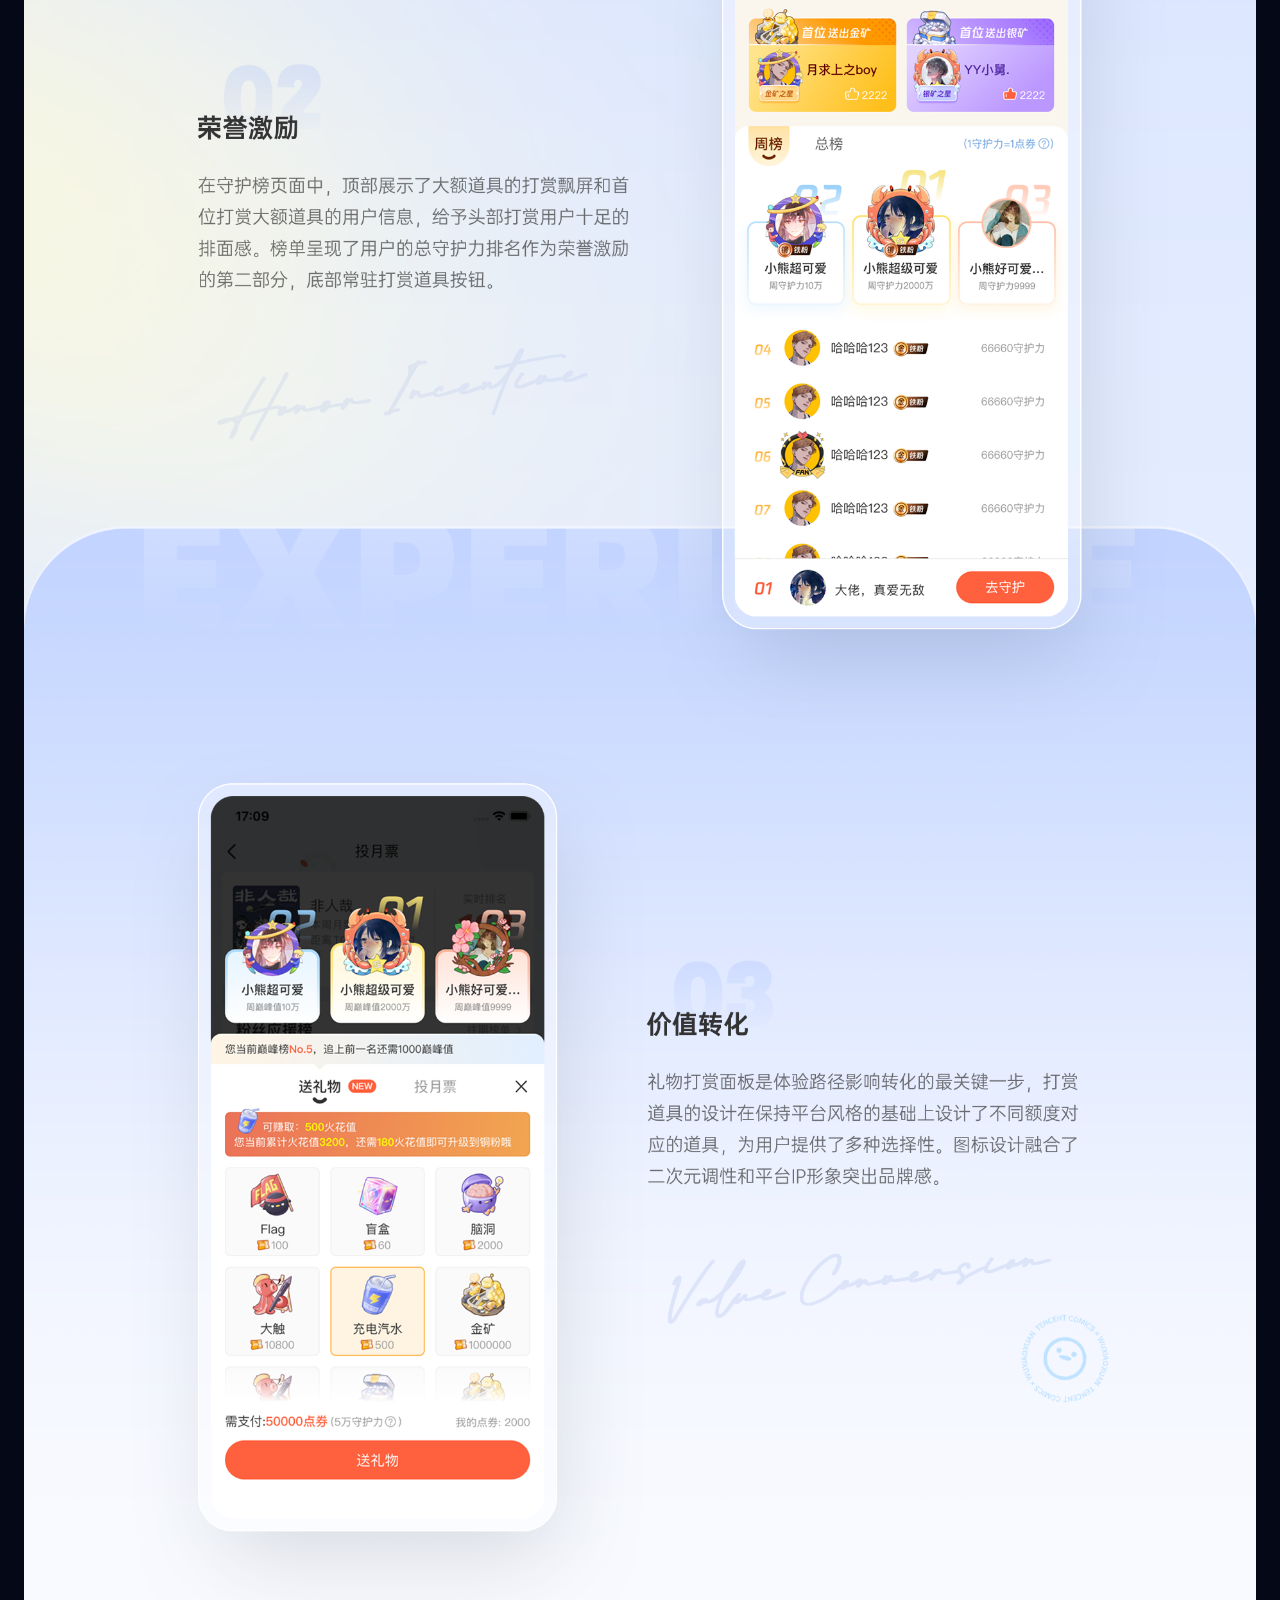
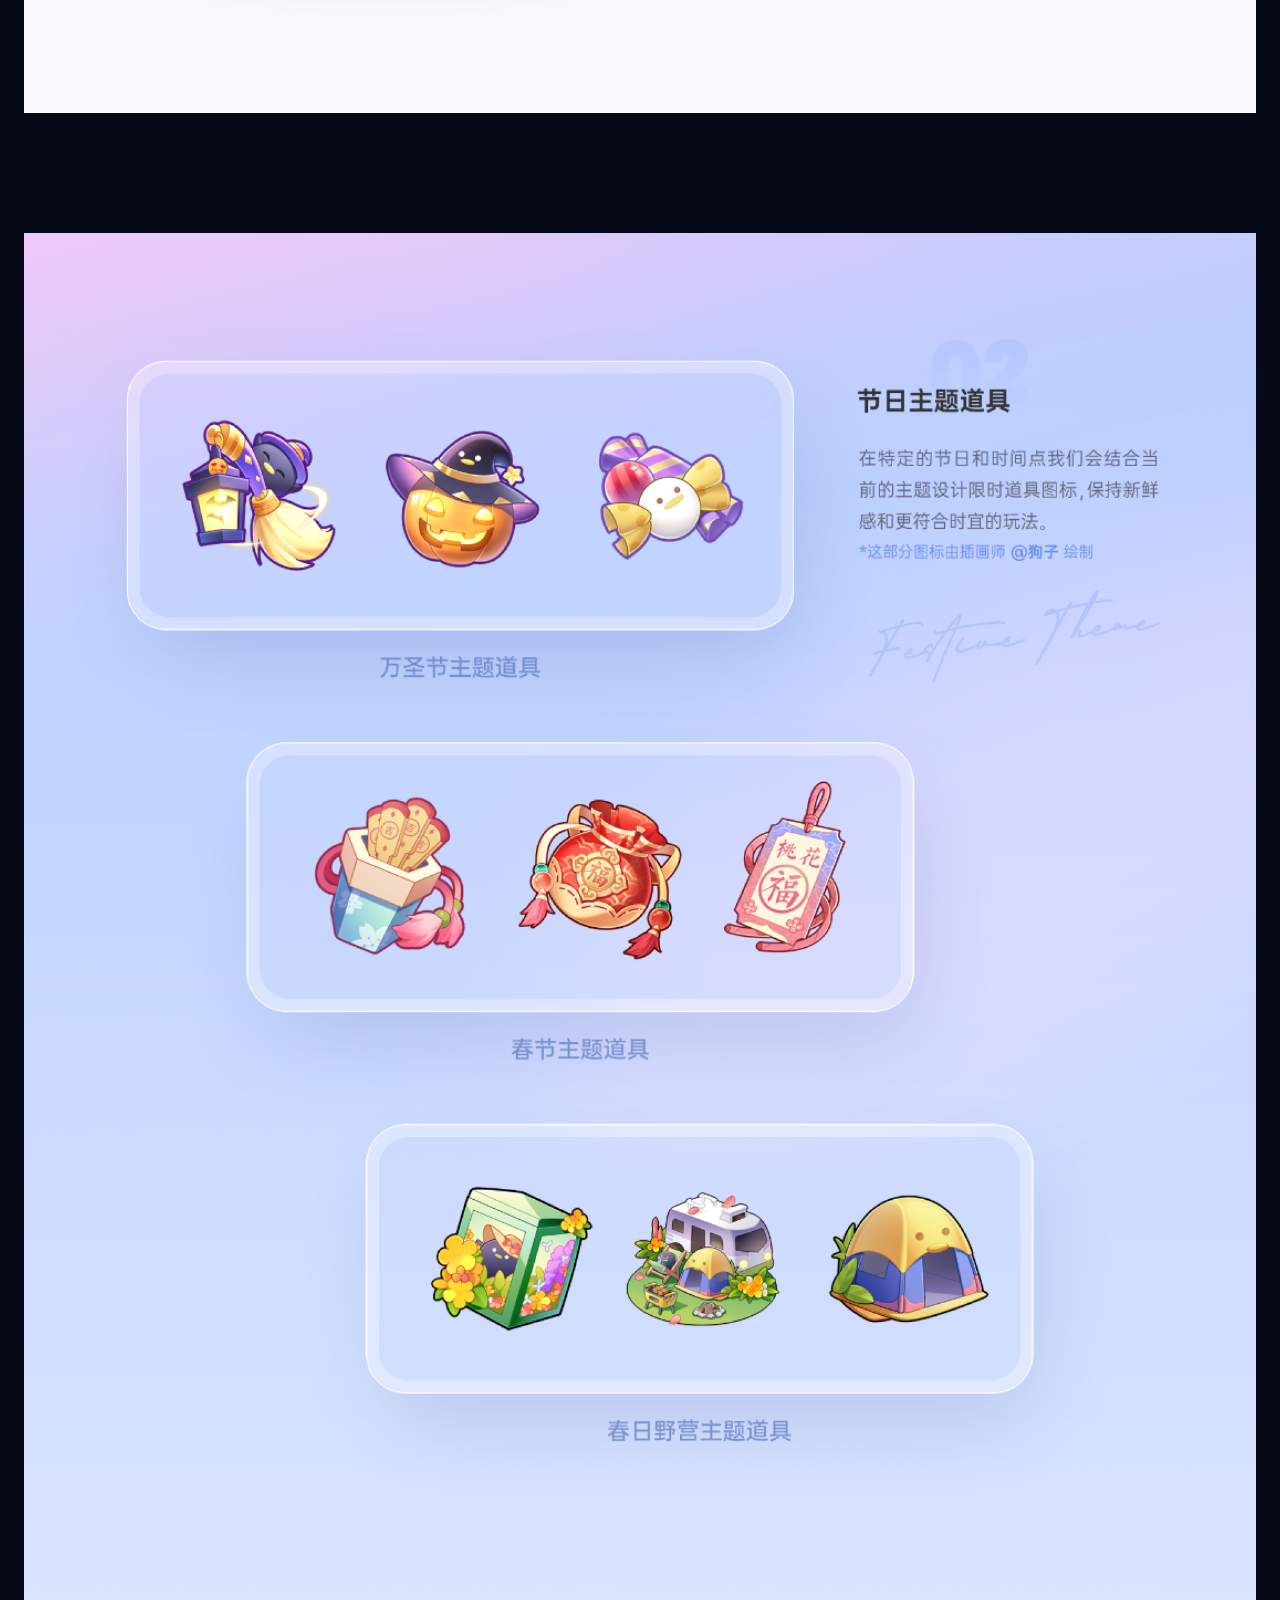
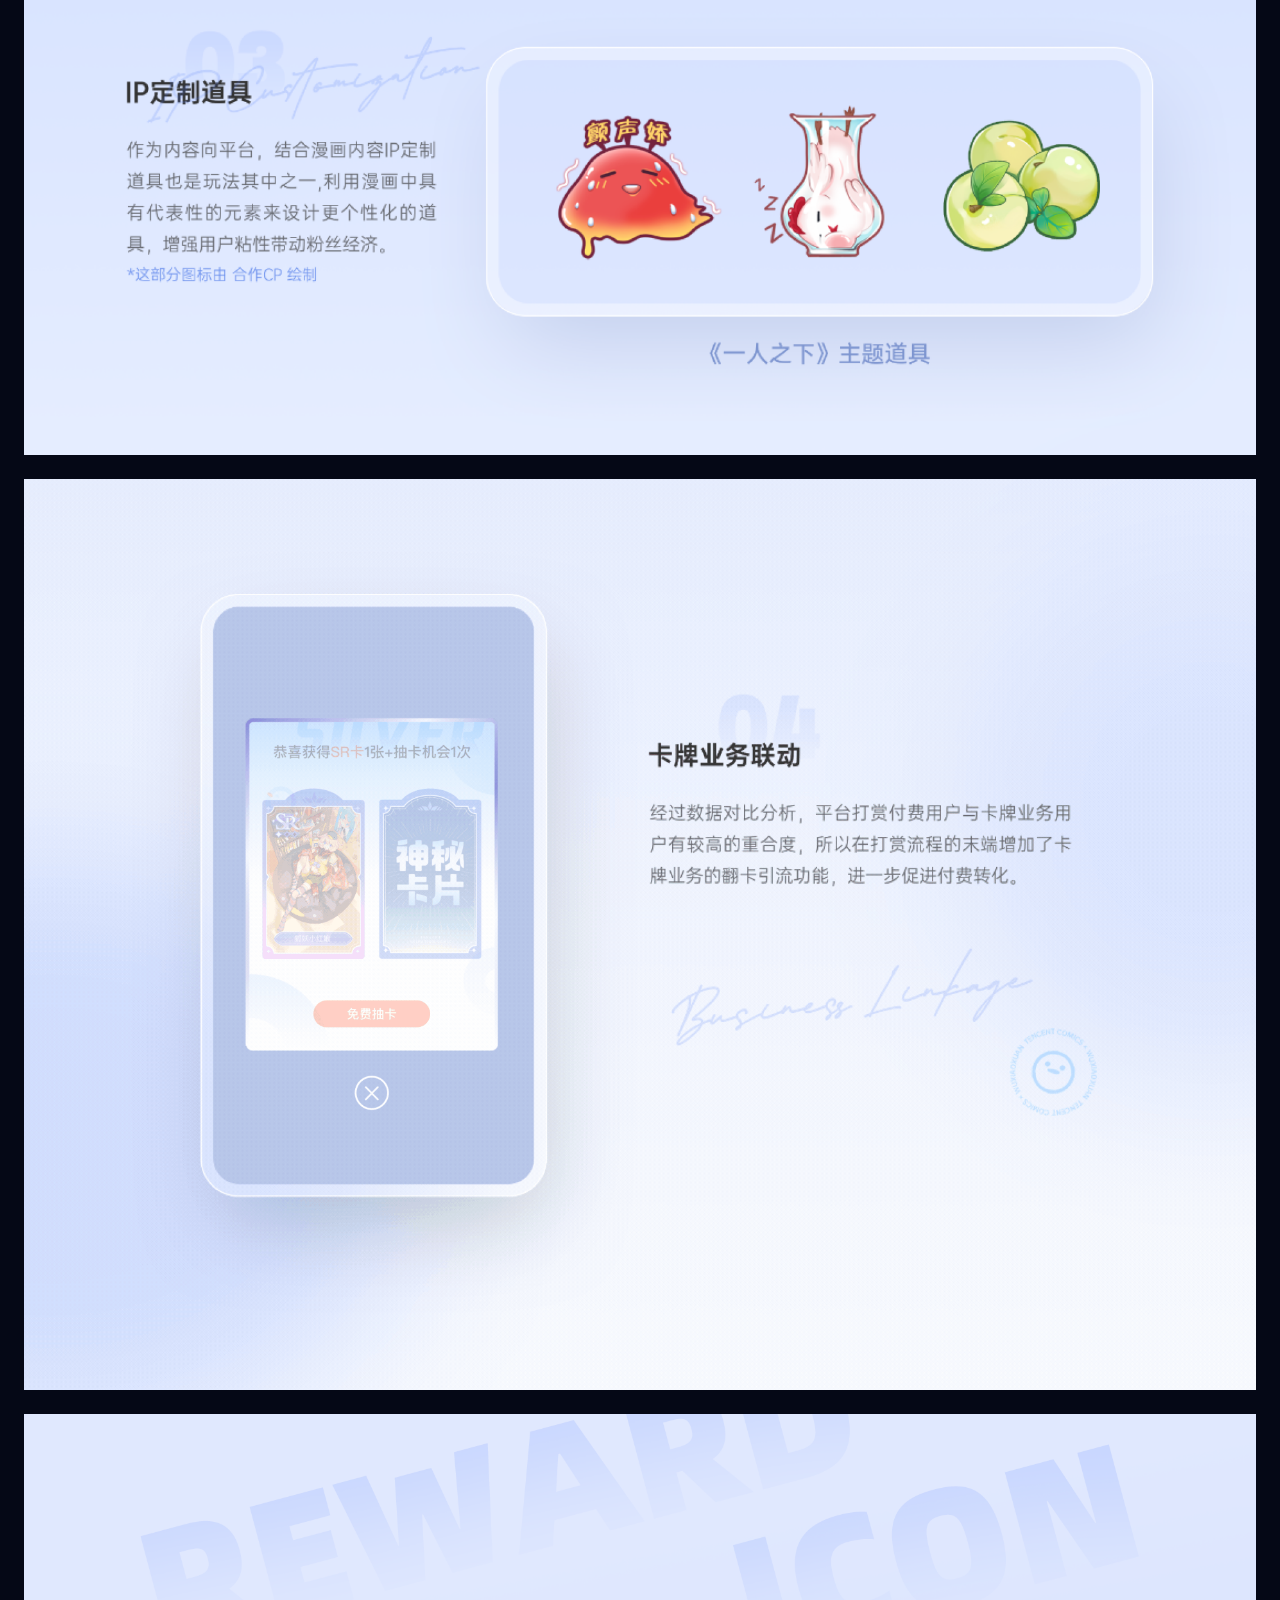
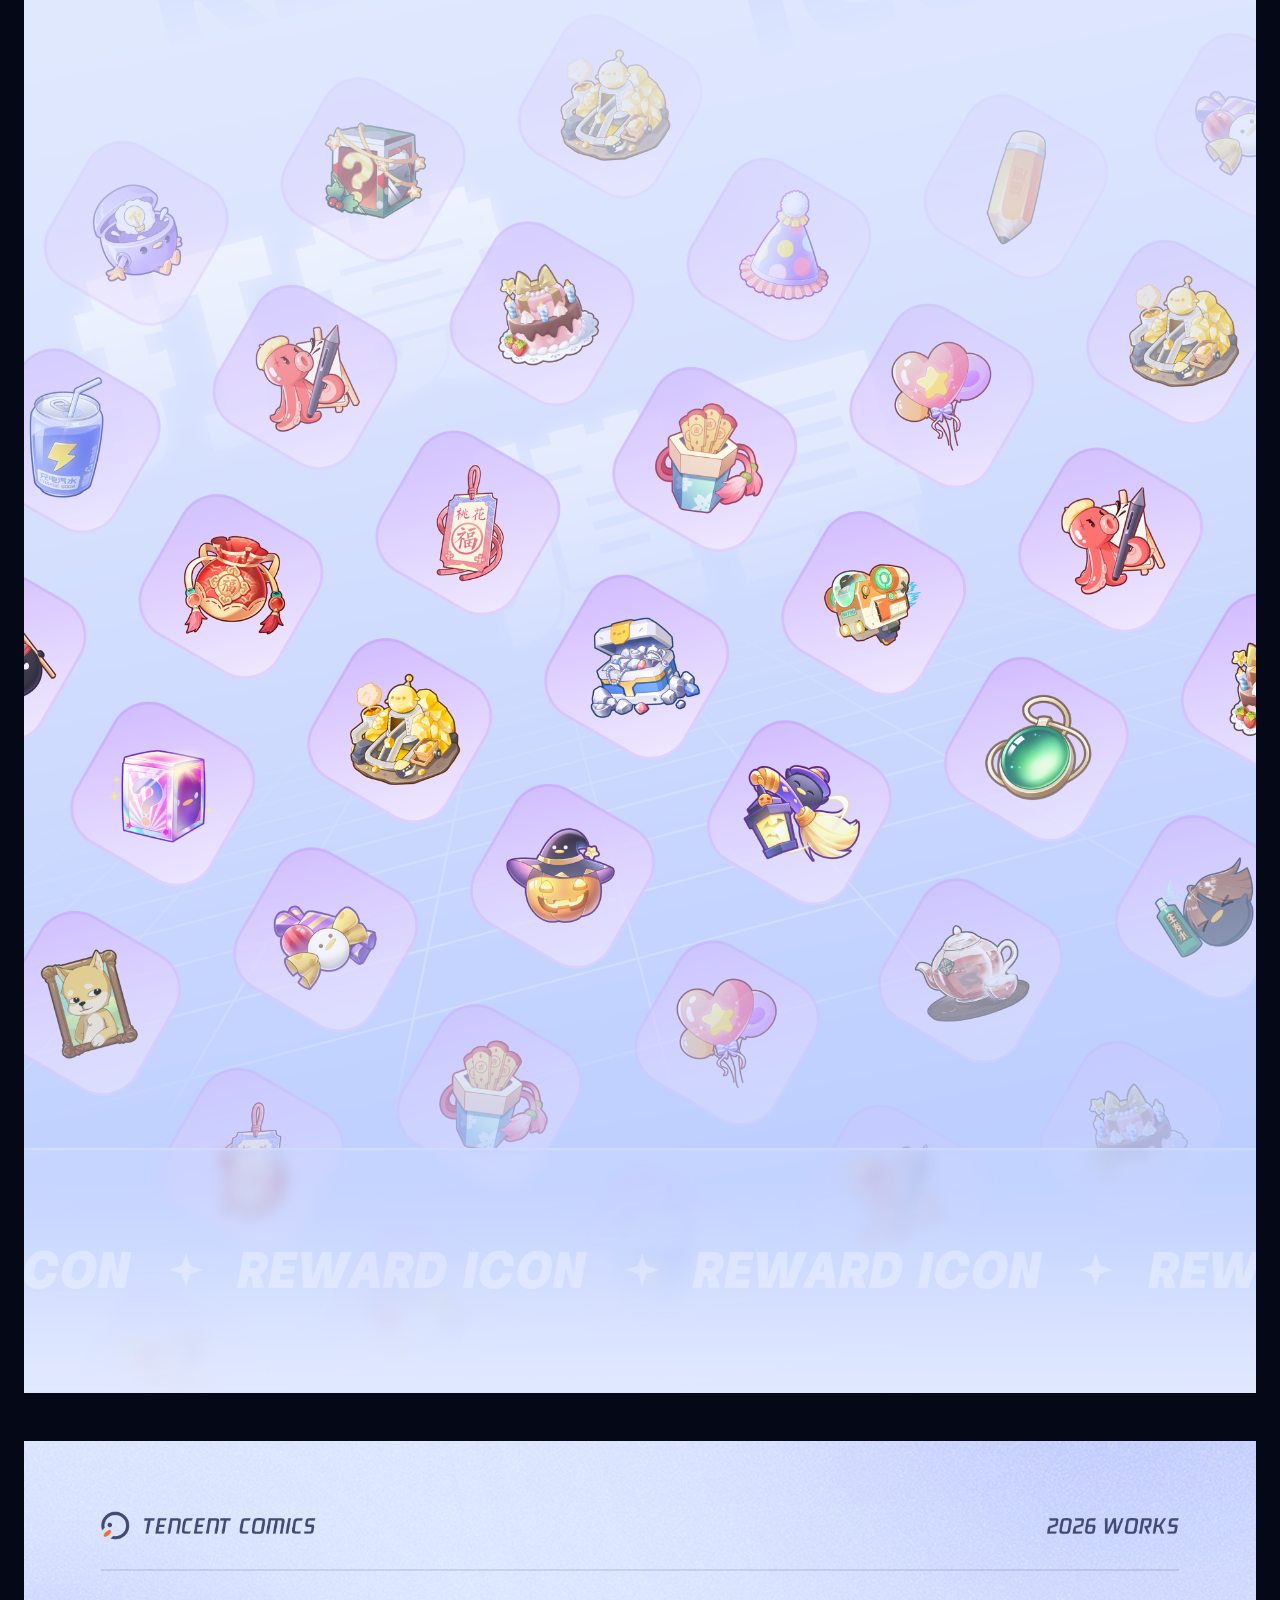
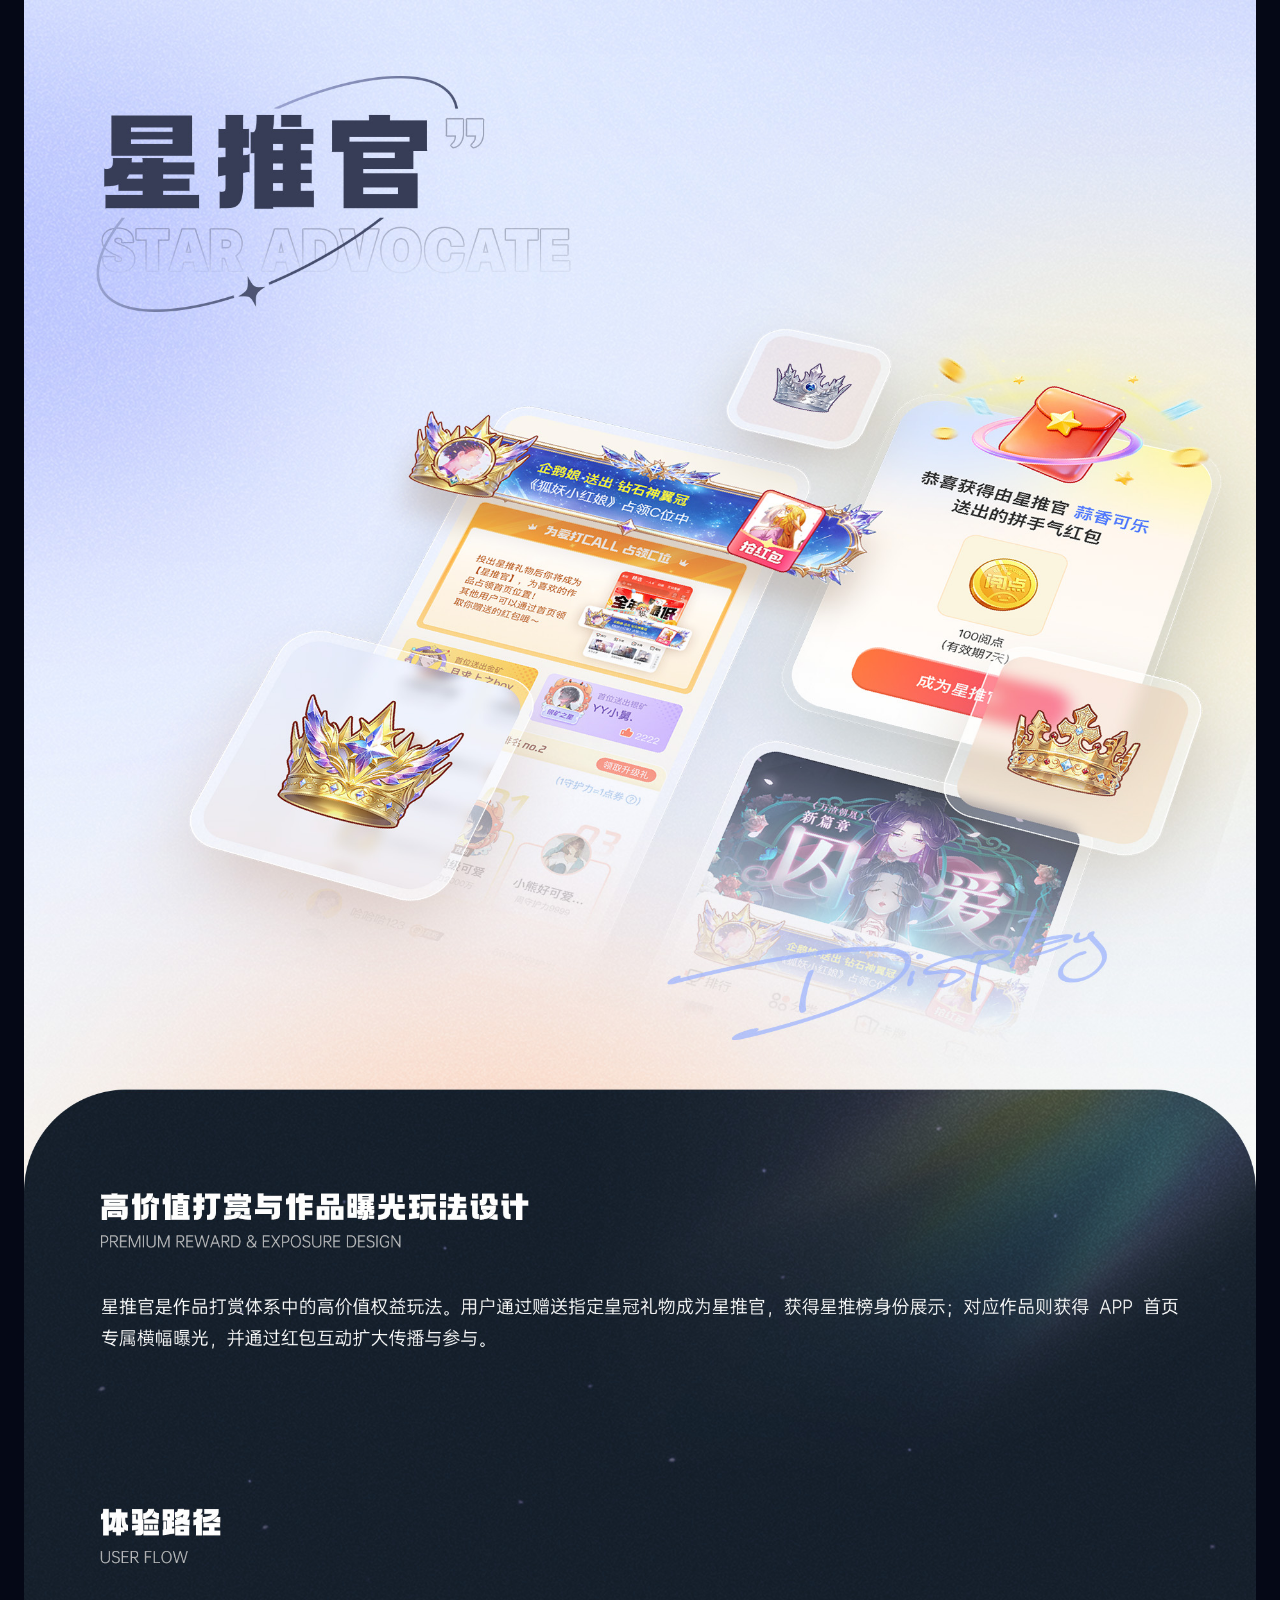
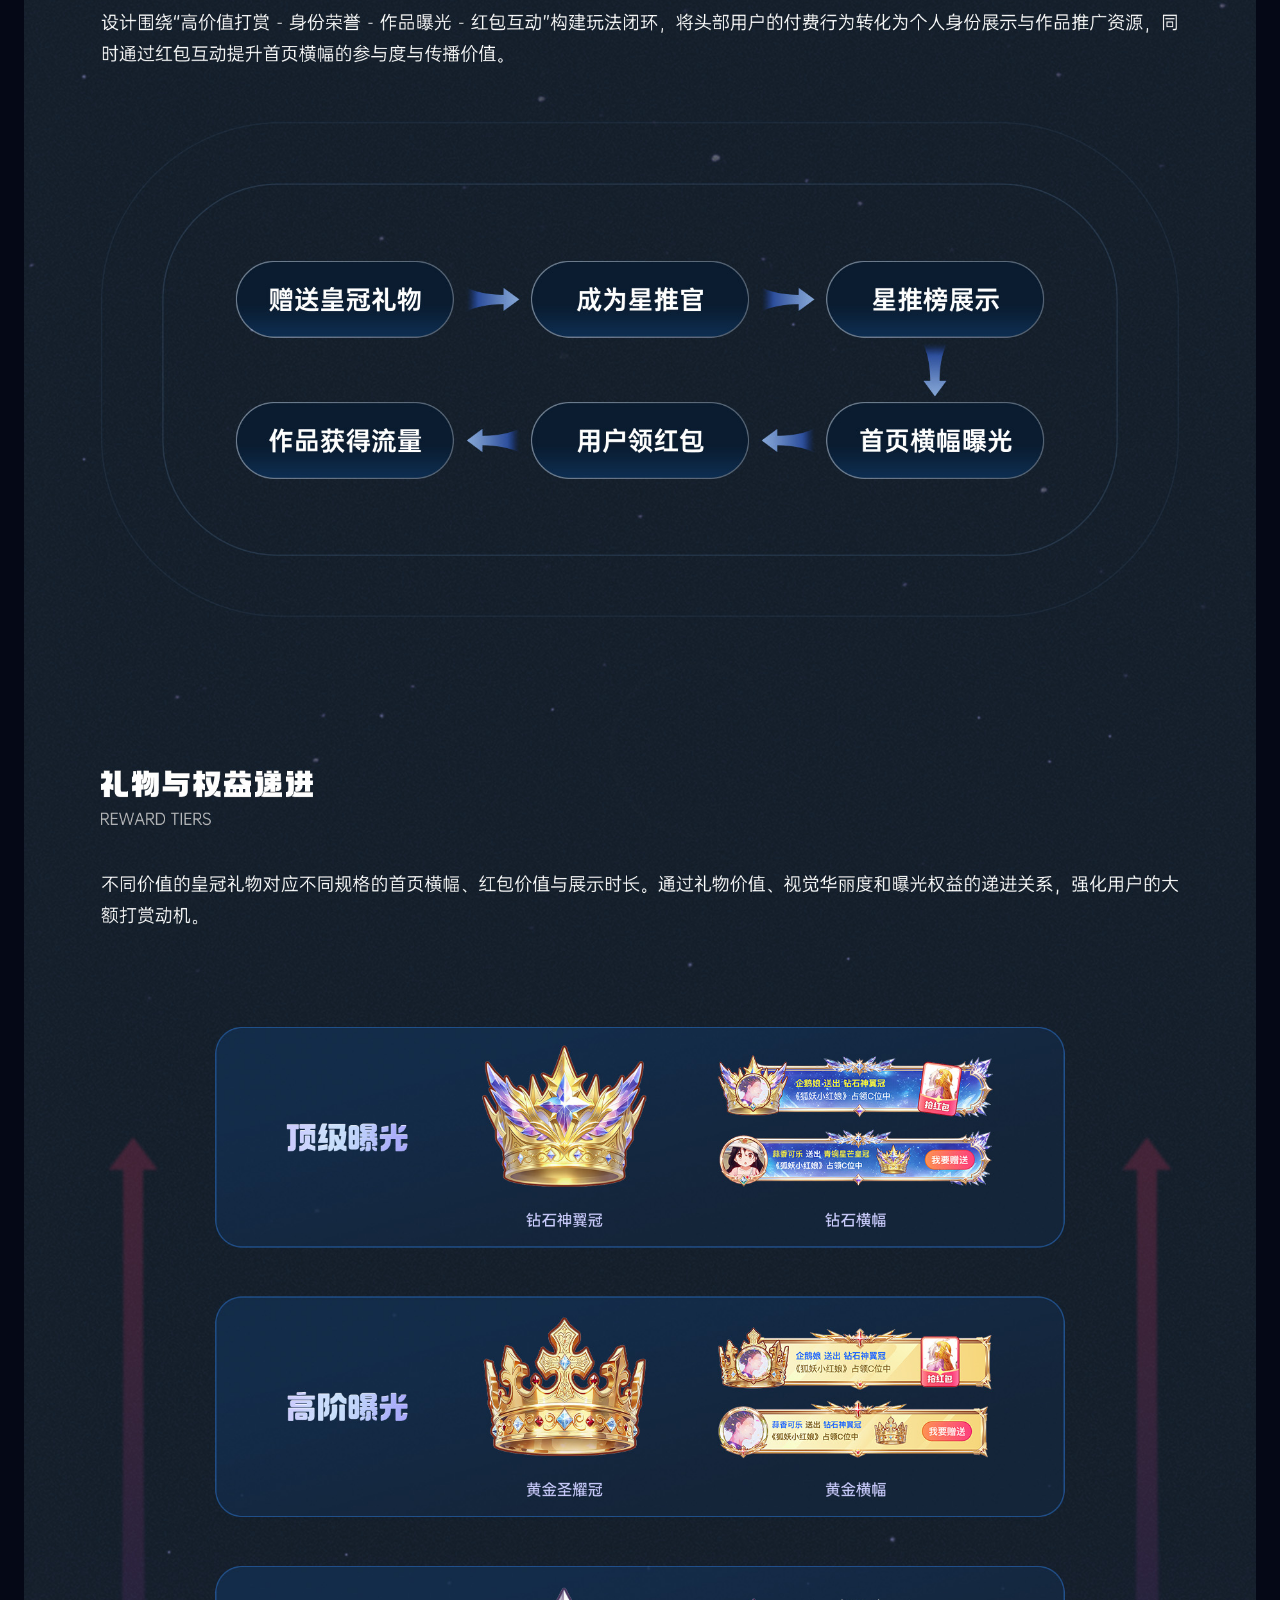
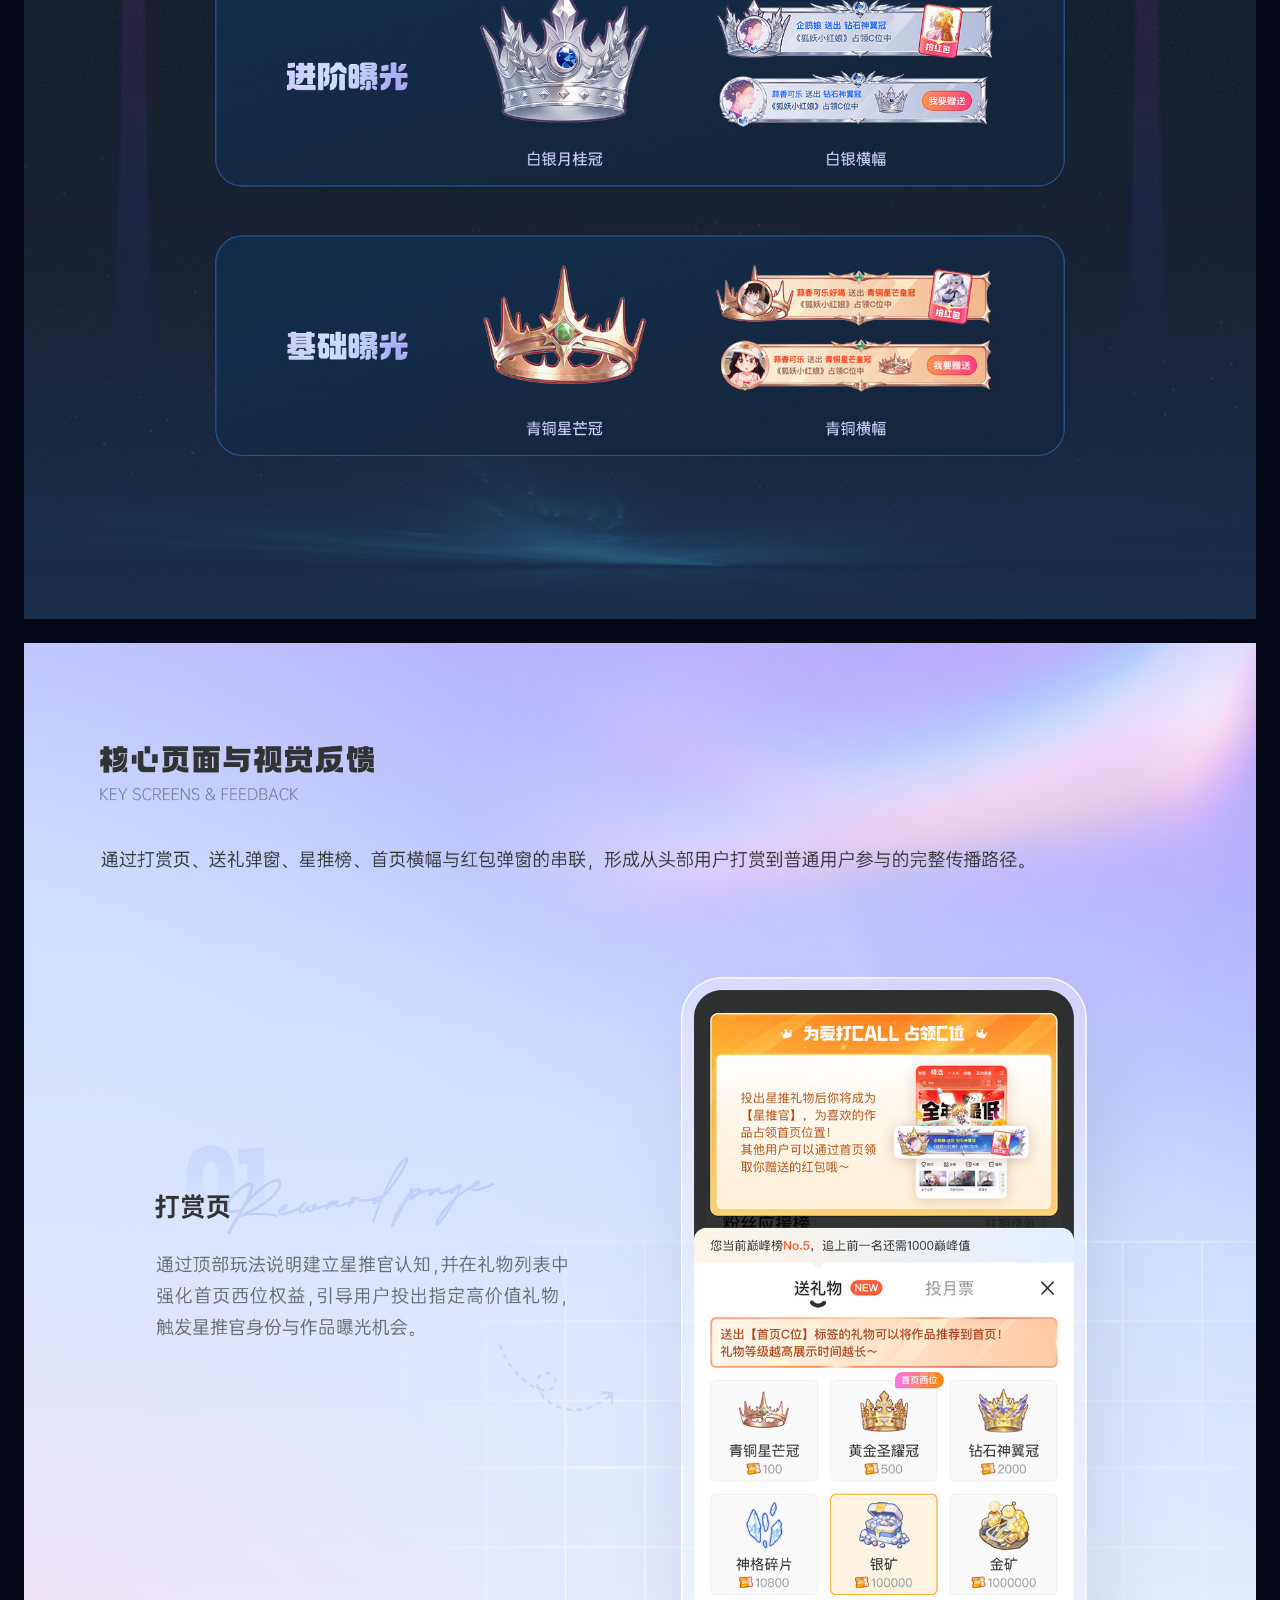
==== commit 2d135b0a: "Add fullscreen presentation mode" ====
--- a/project-01.html
+++ b/project-01.html
@@ -30,4 +30,5 @@
 <img src="media/02/2-23.png" alt="" loading="lazy"/>
 </main>
 <script>document.querySelectorAll(".detail-video").forEach(function(v){v.addEventListener("click",function(){if(v.paused){v.play();v.nextElementSibling.classList.add("is-hidden")}else{v.pause();v.nextElementSibling.classList.remove("is-hidden")}});v.addEventListener("ended",function(){v.nextElementSibling.classList.remove("is-hidden")});v.nextElementSibling.addEventListener("click",function(e){e.stopPropagation();v.play();this.classList.add("is-hidden")})});</script>
+<script src="present.js"></script>
 </body></html>
--- a/project-detail.css
+++ b/project-detail.css
@@ -67,11 +67,10 @@
   padding: 72px 24px 80px;
 }
 
-/* 图片：保持原尺寸，不缩放不拉伸 */
+/* 图片：统一宽度（等比放大窄图，宽图截到上限） */
 .image-stack img {
   display: block;
-  max-width: min(1440px, calc(100vw - 48px));
-  width: auto;
+  width: min(1440px, calc(100vw - 48px));
   height: auto;
   margin: 0 auto;
 }
@@ -138,7 +137,7 @@
     padding: 56px 12px 60px;
   }
   .image-stack img {
-    max-width: calc(100vw - 24px);
+    width: calc(100vw - 24px);
   }
   .media-video-item {
     max-width: calc(100vw - 24px);
